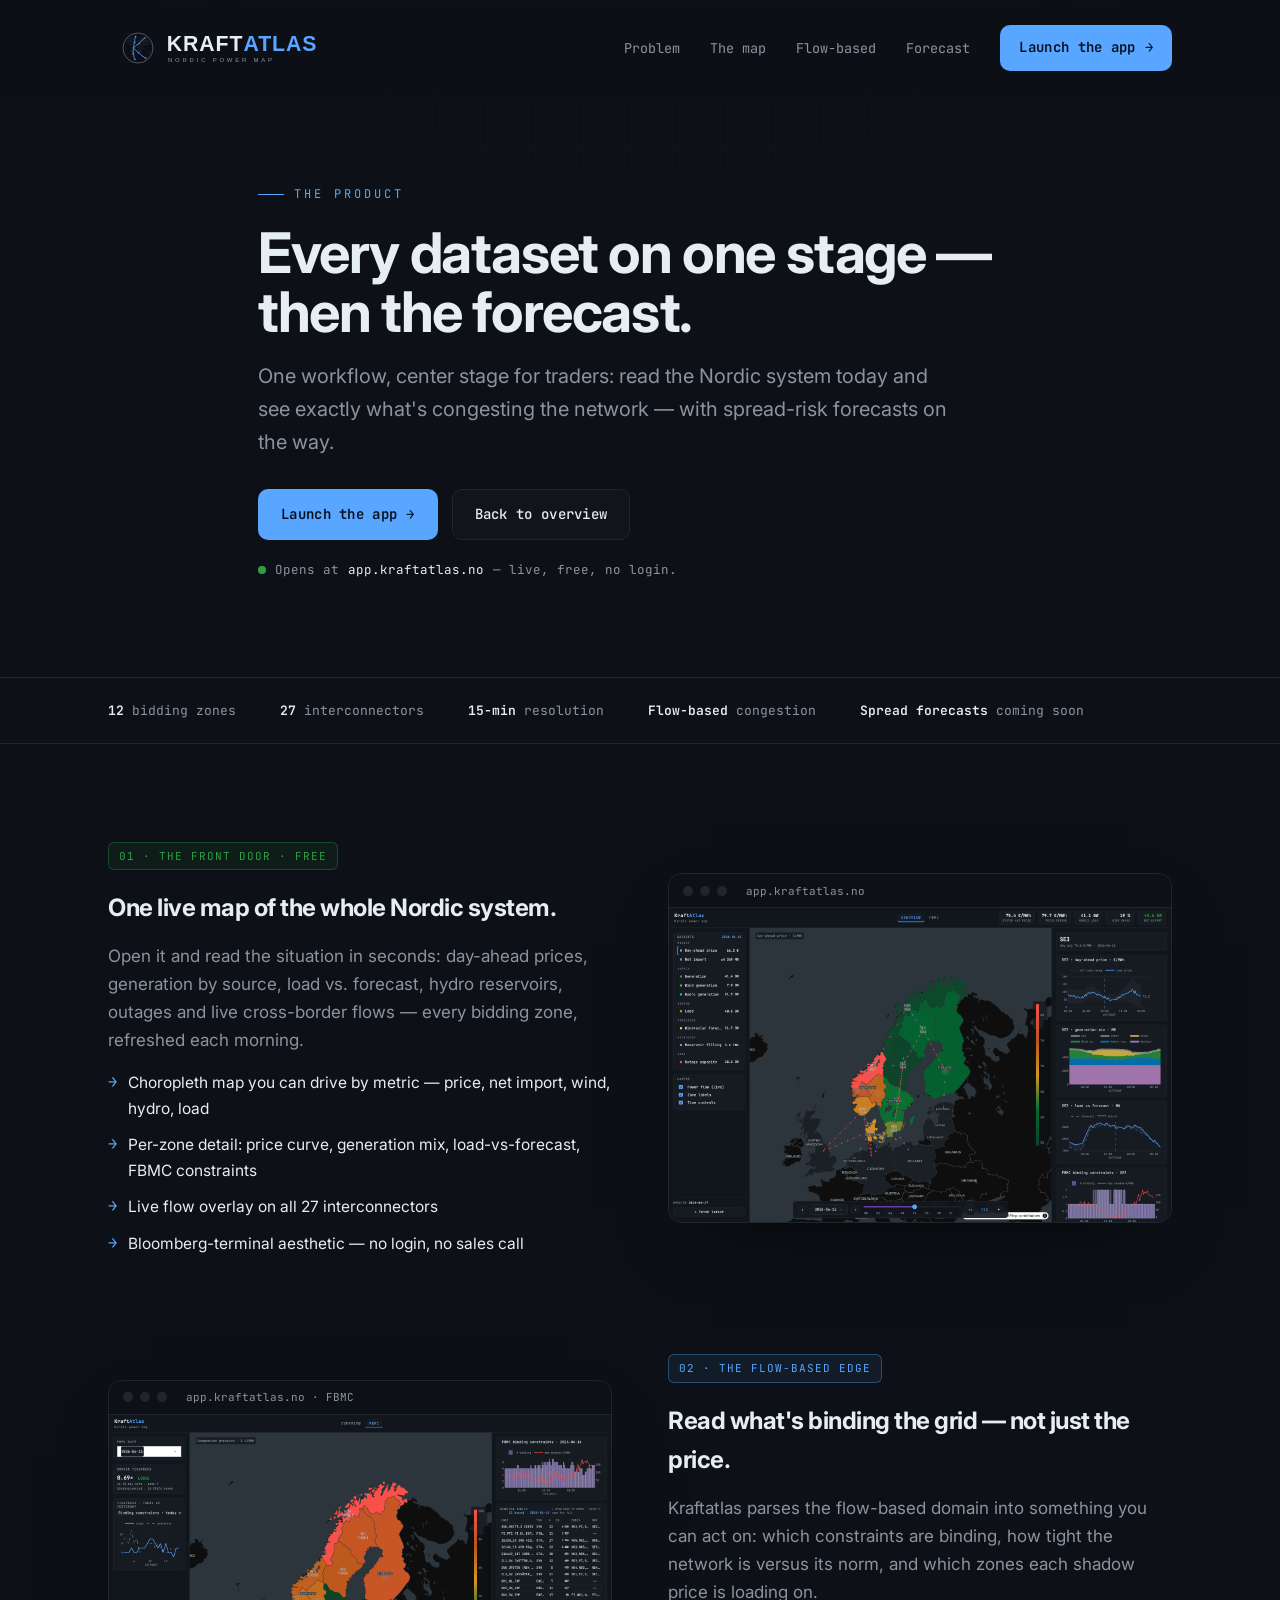
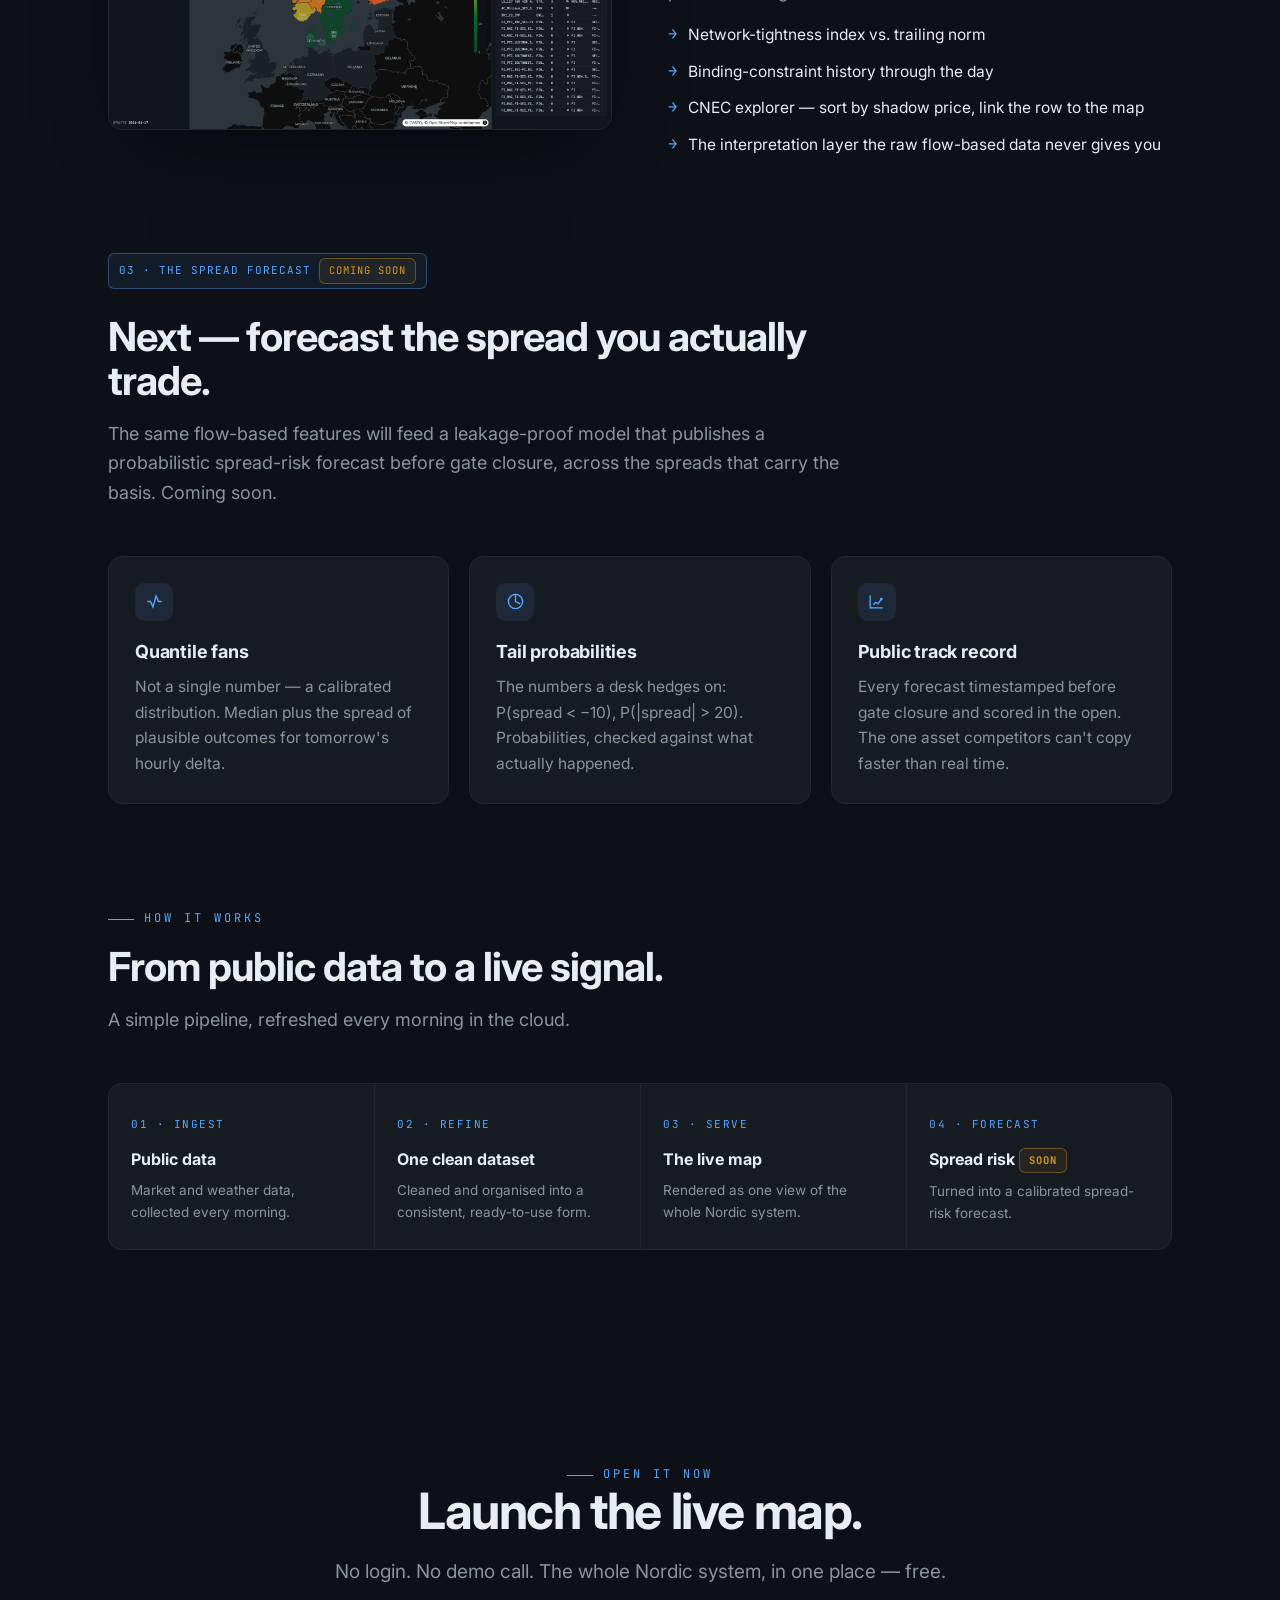
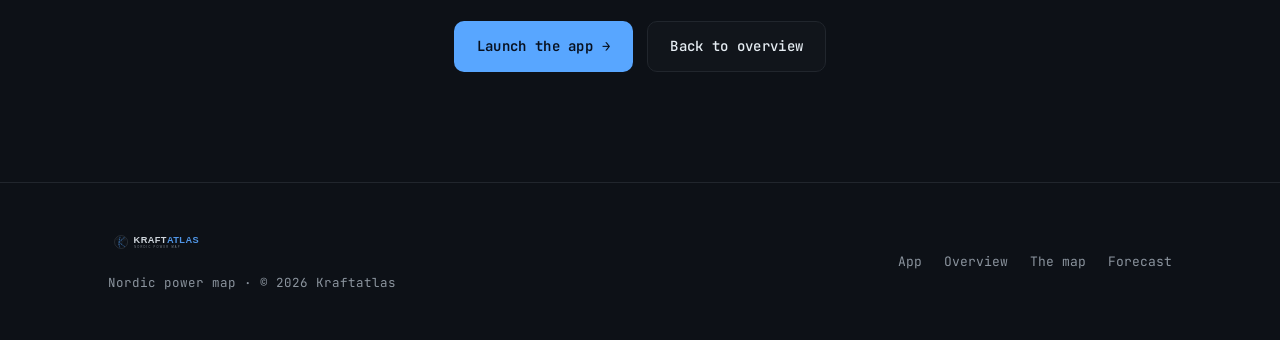
==== product/index.html @ fd42fd72 "Brand + copy polish: 2x logo, smaller hero headline, simpler pipeline - Double the header logo/wordm" ====
<!DOCTYPE html>
<html lang="en">
<head>
  <meta charset="UTF-8" />
  <meta name="viewport" content="width=device-width, initial-scale=1.0" />
  <title>Kraftatlas — The product</title>
  <meta name="description" content="A guided tour of Kraftatlas: the live Nordic map, the flow-based congestion module, and spread-risk forecasts coming soon." />

  <meta property="og:type" content="website" />
  <meta property="og:title" content="Kraftatlas — The product" />
  <meta property="og:description" content="The live Nordic map and flow-based congestion analytics — spread-risk forecasts coming soon." />
  <meta property="og:url" content="https://kraftatlas.no/product/" />
  <meta property="og:image" content="https://kraftatlas.no/assets/img/dashboard-fbmc.png" />
  <meta name="twitter:card" content="summary_large_image" />

  <link rel="icon" href="/assets/brand/icon.svg" />
  <link rel="apple-touch-icon" href="/assets/brand/icon.svg" />
  <link rel="canonical" href="https://kraftatlas.no/product/" />

  <link rel="preconnect" href="https://fonts.googleapis.com" />
  <link rel="preconnect" href="https://fonts.gstatic.com" crossorigin />
  <link href="https://fonts.googleapis.com/css2?family=Inter:wght@400;500;600;700&family=JetBrains+Mono:wght@400;500&display=swap" rel="stylesheet" />
  <link rel="stylesheet" href="/assets/css/style.css" />
</head>
<body>
  <header>
    <div class="wrap nav">
      <a class="logo" href="/" aria-label="Kraftatlas home"><img src="/assets/brand/logo-dark.svg" alt="Kraftatlas" /></a>
      <nav class="nav-links">
        <a class="link" href="/#problem">Problem</a>
        <a class="link" href="#map">The map</a>
        <a class="link" href="#fbmc">Flow-based</a>
        <a class="link" href="#forecast">Forecast</a>
        <a class="btn btn-primary nav-cta" data-app href="https://nordic-dashboard-690238279083.europe-west1.run.app">Launch the app <span class="arrow">→</span></a>
      </nav>
    </div>
  </header>

  <main id="top">
    <!-- ── PRODUCT HERO ─────────────────────────────────────── -->
    <section class="hero">
      <div class="wrap" style="max-width:820px;">
        <span class="kicker reveal">The product</span>
        <h1 class="reveal" style="font-size:clamp(34px,5vw,56px);line-height:1.05;letter-spacing:-1.4px;font-weight:700;margin:20px 0 18px;">Every dataset on one stage — then the forecast.</h1>
        <p class="reveal" style="font-size:clamp(17px,2vw,20px);color:var(--dim);max-width:54ch;margin-bottom:30px;">One workflow, center stage for traders: read the Nordic system today and see exactly what's congesting the network — with spread-risk forecasts on the way.</p>
        <div class="hero-cta reveal">
          <a class="btn btn-primary" data-app href="https://nordic-dashboard-690238279083.europe-west1.run.app">Launch the app <span class="arrow">→</span></a>
          <a class="btn btn-ghost" href="/">Back to overview</a>
        </div>
        <div class="hero-note reveal" style="margin-top:20px;"><span class="pulse-dot"></span> Opens at <span class="mono" style="color:var(--text);">app.kraftatlas.no</span> — live, free, no login.</div>
      </div>
    </section>

    <div class="strip">
      <div class="wrap">
        <span><b>12</b> bidding zones</span>
        <span><b>27</b> interconnectors</span>
        <span><b>15-min</b> resolution</span>
        <span><b>Flow-based</b> congestion</span>
        <span><b>Spread forecasts</b> coming soon</span>
      </div>
    </div>

    <!-- ── 1 · THE LIVE MAP ─────────────────────────────────── -->
    <section class="block" id="map">
      <div class="wrap">
        <div class="showcase">
          <div class="copy reveal">
            <span class="tag free">01 · The front door · free</span>
            <h3>One live map of the whole Nordic system.</h3>
            <p>Open it and read the situation in seconds: day-ahead prices, generation by source, load vs. forecast, hydro reservoirs, outages and live cross-border flows — every bidding zone, refreshed each morning.</p>
            <ul class="feature-list">
              <li>Choropleth map you can drive by metric — price, net import, wind, hydro, load</li>
              <li>Per-zone detail: price curve, generation mix, load-vs-forecast, FBMC constraints</li>
              <li>Live flow overlay on all 27 interconnectors</li>
              <li>Bloomberg-terminal aesthetic — no login, no sales call</li>
            </ul>
          </div>
          <div class="shot reveal">
            <div class="bar"><i></i><i></i><i></i><span class="addr mono">app.kraftatlas.no</span></div>
            <img src="/assets/img/dashboard-overview.png" alt="Kraftatlas dashboard — Nordic map with prices, flows and per-zone detail panels" loading="lazy" />
          </div>
        </div>
      </div>
    </section>

    <!-- ── 2 · FLOW-BASED ───────────────────────────────────── -->
    <section class="block" id="fbmc" style="padding-top:0;">
      <div class="wrap">
        <div class="showcase flip">
          <div class="copy reveal">
            <span class="tag edge">02 · The flow-based edge</span>
            <h3>Read what's binding the grid — not just the price.</h3>
            <p>Kraftatlas parses the flow-based domain into something you can act on: which constraints are binding, how tight the network is versus its norm, and which zones each shadow price is loading on.</p>
            <ul class="feature-list">
              <li>Network-tightness index vs. trailing norm</li>
              <li>Binding-constraint history through the day</li>
              <li>CNEC explorer — sort by shadow price, link the row to the map</li>
              <li>The interpretation layer the raw flow-based data never gives you</li>
            </ul>
          </div>
          <div class="shot reveal">
            <div class="bar"><i></i><i></i><i></i><span class="addr mono">app.kraftatlas.no · FBMC</span></div>
            <img src="/assets/img/dashboard-fbmc.png" alt="Kraftatlas FBMC module — network tightness index, binding-constraint history and CNEC table" loading="lazy" />
          </div>
        </div>
      </div>
    </section>

    <!-- ── 3 · FORECAST ─────────────────────────────────────── -->
    <section class="block" id="forecast" style="padding-top:0;">
      <div class="wrap">
        <div class="section-head reveal" style="max-width:760px;">
          <span class="tag edge">03 · The spread forecast <span class="badge-soon">Coming soon</span></span>
          <h2 style="margin-top:8px;">Next — forecast the spread you actually trade.</h2>
          <p>The same flow-based features will feed a leakage-proof model that publishes a probabilistic spread-risk forecast before gate closure, across the spreads that carry the basis. Coming soon.</p>
        </div>
        <div class="cols">
          <div class="card reveal">
            <div class="ico"><svg viewBox="0 0 24 24"><path d="M3 12h4l3 7 4-14 3 7h4"/></svg></div>
            <h3>Quantile fans</h3>
            <p>Not a single number — a calibrated distribution. Median plus the spread of plausible outcomes for tomorrow's hourly delta.</p>
          </div>
          <div class="card reveal">
            <div class="ico"><svg viewBox="0 0 24 24"><path d="M12 3v9l6 3"/><circle cx="12" cy="12" r="9"/></svg></div>
            <h3>Tail probabilities</h3>
            <p>The numbers a desk hedges on: P(spread &lt; −10), P(|spread| &gt; 20). Probabilities, checked against what actually happened.</p>
          </div>
          <div class="card reveal">
            <div class="ico"><svg viewBox="0 0 24 24"><path d="M4 4v16h16"/><path d="M8 16l3-3 3 2 4-6"/><circle cx="18" cy="9" r="1"/></svg></div>
            <h3>Public track record</h3>
            <p>Every forecast timestamped before gate closure and scored in the open. The one asset competitors can't copy faster than real time.</p>
          </div>
        </div>
      </div>
    </section>

    <!-- ── HOW IT WORKS ─────────────────────────────────────── -->
    <section class="block" id="how" style="padding-top:0;">
      <div class="wrap">
        <div class="section-head reveal">
          <span class="kicker">How it works</span>
          <h2>From public data to a live signal.</h2>
          <p>A simple pipeline, refreshed every morning in the cloud.</p>
        </div>
        <div class="pipe reveal">
          <div class="stage"><span class="step mono">01 · INGEST</span><h4>Public data</h4><p>Market and weather data, collected every morning.</p></div>
          <div class="stage"><span class="step mono">02 · REFINE</span><h4>One clean dataset</h4><p>Cleaned and organised into a consistent, ready-to-use form.</p></div>
          <div class="stage"><span class="step mono">03 · SERVE</span><h4>The live map</h4><p>Rendered as one view of the whole Nordic system.</p></div>
          <div class="stage"><span class="step mono">04 · FORECAST</span><h4>Spread risk <span class="badge-soon">Soon</span></h4><p>Turned into a calibrated spread-risk forecast.</p></div>
        </div>
      </div>
    </section>

    <!-- ── LAUNCH CTA ───────────────────────────────────────── -->
    <section class="cta-band">
      <div class="wrap">
        <span class="kicker reveal" style="justify-content:center;">Open it now</span>
        <h2 class="reveal">Launch the live map.</h2>
        <p class="reveal">No login. No demo call. The whole Nordic system, in one place — free.</p>
        <div class="hero-cta reveal">
          <a class="btn btn-primary" data-app href="https://nordic-dashboard-690238279083.europe-west1.run.app">Launch the app <span class="arrow">→</span></a>
          <a class="btn btn-ghost" href="/">Back to overview</a>
        </div>
      </div>
    </section>
  </main>

  <footer>
    <div class="wrap foot">
      <div>
        <img src="/assets/brand/logo-dark.svg" alt="Kraftatlas" />
        <div class="meta" style="margin-top:10px;">Nordic power map · © <span id="year">2026</span> Kraftatlas</div>
      </div>
      <nav class="foot-links">
        <a class="link" data-app href="https://nordic-dashboard-690238279083.europe-west1.run.app">App</a>
        <a class="link" href="/">Overview</a>
        <a class="link" href="#map">The map</a>
        <a class="link" href="#forecast">Forecast</a>
      </nav>
    </div>
  </footer>

  <script src="/assets/js/main.js" defer></script>
</body>
</html>
---- assets/css/style.css ----
/* Kraftatlas — landing page
   Palette + type mirror the live dashboard (mapboard/theme.py). */

:root {
  --bg:        #0d1117;
  --bg-soft:   #11161d;
  --card:      #161b22;
  --border:    #21262d;
  --text:      #e6edf3;
  --dim:       #8b949e;
  --accent:    #58a6ff;
  --green:     #2ea043;
  --red:       #f85149;
  --yellow:    #d29922;
  --purple:    #a371f7;

  --mono: "JetBrains Mono", "SF Mono", Menlo, monospace;
  --sans: "Inter", "Helvetica Neue", Arial, sans-serif;

  --maxw: 1120px;
  --r: 14px;
}

* { box-sizing: border-box; margin: 0; padding: 0; }

html { scroll-behavior: smooth; }

body {
  background: var(--bg);
  color: var(--text);
  font-family: var(--sans);
  font-size: 17px;
  line-height: 1.65;
  -webkit-font-smoothing: antialiased;
  text-rendering: optimizeLegibility;
  overflow-x: hidden;
}

/* faint engineering grid behind everything */
body::before {
  content: "";
  position: fixed;
  inset: 0;
  background-image:
    linear-gradient(var(--border) 1px, transparent 1px),
    linear-gradient(90deg, var(--border) 1px, transparent 1px);
  background-size: 48px 48px;
  opacity: 0.18;
  mask-image: radial-gradient(ellipse 80% 60% at 50% 0%, #000 25%, transparent 75%);
  pointer-events: none;
  z-index: 0;
}

a { color: inherit; text-decoration: none; }

.wrap { width: 100%; max-width: var(--maxw); margin: 0 auto; padding: 0 28px; position: relative; z-index: 1; }

.mono { font-family: var(--mono); }
.accent { color: var(--accent); }
.dim { color: var(--dim); }

/* ── Kicker / eyebrow ─────────────────────────────────────── */
.kicker {
  font-family: var(--mono);
  font-size: 12px;
  letter-spacing: 3px;
  text-transform: uppercase;
  color: var(--accent);
  display: inline-flex;
  align-items: center;
  gap: 10px;
}
.kicker::before {
  content: "";
  width: 26px; height: 1px;
  background: var(--accent);
  display: inline-block;
}

/* ── Buttons ──────────────────────────────────────────────── */
.btn {
  display: inline-flex;
  align-items: center;
  gap: 9px;
  font-family: var(--mono);
  font-size: 14px;
  font-weight: 500;
  letter-spacing: 0.3px;
  padding: 13px 22px;
  border-radius: 10px;
  border: 1px solid transparent;
  transition: transform .15s ease, background .2s ease, border-color .2s ease, box-shadow .2s ease;
  cursor: pointer;
  white-space: nowrap;
}
.btn .arrow { transition: transform .2s ease; }
.btn:hover .arrow { transform: translateX(3px); }
.btn-primary {
  background: var(--accent);
  color: #07101f;
  font-weight: 600;
  box-shadow: 0 0 0 0 rgba(88,166,255,.45);
}
.btn-primary:hover { transform: translateY(-1px); box-shadow: 0 8px 30px -8px rgba(88,166,255,.6); }
.btn-ghost {
  background: rgba(255,255,255,.02);
  border-color: var(--border);
  color: var(--text);
}
.btn-ghost:hover { border-color: var(--accent); color: var(--accent); transform: translateY(-1px); }

/* ── Header / nav ─────────────────────────────────────────── */
header {
  position: sticky;
  top: 0;
  z-index: 50;
  backdrop-filter: blur(10px);
  background: rgba(13,17,23,.72);
  border-bottom: 1px solid transparent;
  transition: border-color .3s ease, background .3s ease;
}
header.scrolled { border-bottom-color: var(--border); }
.nav { display: flex; align-items: center; justify-content: space-between; height: 96px; }
.nav .logo img { height: 60px; display: block; }
.nav-links { display: flex; align-items: center; gap: 30px; }
.nav-links a.link {
  font-family: var(--mono);
  font-size: 13.5px;
  color: var(--dim);
  transition: color .2s ease;
}
.nav-links a.link:hover { color: var(--text); }
.nav-cta { padding: 10px 18px; }
@media (max-width: 760px) { .nav-links a.link { display: none; } }

/* ── Hero ─────────────────────────────────────────────────── */
.hero { position: relative; padding: 78px 0 40px; }
.hero-grid {
  display: grid;
  grid-template-columns: 1.05fr 0.95fr;
  gap: 40px;
  align-items: center;
}
.hero h1 {
  font-size: clamp(32px, 4.4vw, 50px);
  line-height: 1.08;
  letter-spacing: -1.3px;
  font-weight: 700;
  margin: 22px 0 20px;
}
.hero h1 .soft { color: var(--dim); }
.hero p.lead {
  font-size: clamp(17px, 2vw, 20px);
  color: var(--dim);
  max-width: 33ch;
  margin-bottom: 32px;
}
.hero-cta { display: flex; gap: 14px; flex-wrap: wrap; }
.hero-note {
  margin-top: 22px;
  font-family: var(--mono);
  font-size: 12.5px;
  color: var(--dim);
  display: flex;
  align-items: center;
  gap: 9px;
}
.pulse-dot {
  width: 8px; height: 8px; border-radius: 50%;
  background: var(--green);
  box-shadow: 0 0 0 0 rgba(46,160,67,.7);
  animation: pulse 2.2s infinite;
}
@keyframes pulse {
  0%   { box-shadow: 0 0 0 0 rgba(46,160,67,.55); }
  70%  { box-shadow: 0 0 0 7px rgba(46,160,67,0); }
  100% { box-shadow: 0 0 0 0 rgba(46,160,67,0); }
}

/* animated grid canvas frame */
.grid-stage {
  position: relative;
  aspect-ratio: 1 / 1;
  border: 1px solid var(--border);
  border-radius: var(--r);
  background:
    radial-gradient(120% 120% at 70% 10%, rgba(88,166,255,.10), transparent 55%),
    var(--bg-soft);
  overflow: hidden;
}
.grid-stage .flow-video {
  position: absolute; inset: 0; width: 100%; height: 100%;
  object-fit: cover; display: block;
}
/* subtle vignette so the corner labels and brand stay legible over the map */
.grid-stage::after {
  content: ""; position: absolute; inset: 0; pointer-events: none;
  background:
    linear-gradient(180deg, rgba(13,17,23,.45) 0%, transparent 22%, transparent 80%, rgba(13,17,23,.55) 100%),
    radial-gradient(120% 120% at 50% 50%, transparent 60%, rgba(13,17,23,.35) 100%);
}
.grid-stage .corner {
  z-index: 2;
  position: absolute;
  font-family: var(--mono);
  font-size: 10.5px;
  letter-spacing: 1.5px;
  color: var(--dim);
  text-transform: uppercase;
}
.grid-stage .corner.tl { top: 14px; left: 16px; }
.grid-stage .corner.br { bottom: 14px; right: 16px; color: var(--accent); }

@media (max-width: 880px) {
  .hero-grid { grid-template-columns: 1fr; }
  .grid-stage { max-width: 460px; margin: 8px auto 0; }
}

/* ── Trust strip ──────────────────────────────────────────── */
.strip {
  border-top: 1px solid var(--border);
  border-bottom: 1px solid var(--border);
  margin-top: 56px;
}
.strip .wrap {
  display: flex;
  flex-wrap: wrap;
  gap: 14px 44px;
  padding-top: 22px;
  padding-bottom: 22px;
  font-family: var(--mono);
  font-size: 13px;
  color: var(--dim);
}
.strip b { color: var(--text); font-weight: 600; }

/* ── Section scaffolding ──────────────────────────────────── */
section.block { padding: 96px 0; }
.section-head { max-width: 720px; margin-bottom: 48px; }
.section-head h2 {
  font-size: clamp(28px, 3.6vw, 40px);
  letter-spacing: -1px;
  line-height: 1.1;
  margin: 16px 0 16px;
  font-weight: 700;
}
.section-head p { color: var(--dim); font-size: 18px; }

/* ── Pain → solution cards ────────────────────────────────── */
.cols { display: grid; grid-template-columns: repeat(3, 1fr); gap: 20px; }
@media (max-width: 880px) { .cols { grid-template-columns: 1fr; } }
.card {
  background: var(--card);
  border: 1px solid var(--border);
  border-radius: var(--r);
  padding: 26px;
  transition: border-color .25s ease, transform .25s ease;
}
.card:hover { border-color: #2d3540; transform: translateY(-3px); }
.card .ico {
  width: 38px; height: 38px;
  display: grid; place-items: center;
  border-radius: 9px;
  background: rgba(88,166,255,.10);
  border: 1px solid var(--border);
  margin-bottom: 16px;
}
.card .ico svg { width: 19px; height: 19px; stroke: var(--accent); fill: none; stroke-width: 1.7; }
.card h3 { font-size: 18px; margin-bottom: 8px; letter-spacing: -0.2px; }
.card p { color: var(--dim); font-size: 15.5px; }

/* ── Showcase (screenshots) ───────────────────────────────── */
.showcase { display: grid; grid-template-columns: 1fr 1fr; gap: 28px 56px; align-items: center; }
.showcase.flip .copy { order: 2; }
@media (max-width: 920px) { .showcase, .showcase.flip { grid-template-columns: 1fr; }
  .showcase.flip .copy { order: 0; } }
.showcase + .showcase { margin-top: 88px; }
.shot {
  border: 1px solid var(--border);
  border-radius: var(--r);
  overflow: hidden;
  background: var(--bg-soft);
  box-shadow: 0 30px 80px -40px rgba(0,0,0,.9);
  transition: transform .3s ease;
}
.shot:hover { transform: translateY(-4px); }
.shot .bar {
  height: 34px; display: flex; align-items: center; gap: 7px;
  padding: 0 14px; border-bottom: 1px solid var(--border); background: var(--bg);
}
.shot .bar i { width: 10px; height: 10px; border-radius: 50%; background: var(--border); display: inline-block; }
.shot .bar .addr {
  margin-left: 12px; font-family: var(--mono); font-size: 11px; color: var(--dim);
}
.shot img { width: 100%; display: block; }
.copy h3 { font-size: 24px; letter-spacing: -0.5px; margin-bottom: 14px; }
.copy p { color: var(--dim); margin-bottom: 16px; }
.feature-list { list-style: none; display: grid; gap: 11px; }
.feature-list li { display: flex; gap: 11px; font-size: 15.5px; color: var(--text); align-items: flex-start; }
.feature-list li::before {
  content: "→"; color: var(--accent); font-family: var(--mono); flex: none; line-height: 1.5;
}
.tag {
  display: inline-block; font-family: var(--mono); font-size: 11px; letter-spacing: 1px;
  text-transform: uppercase; padding: 4px 10px; border-radius: 6px; border: 1px solid var(--border);
  color: var(--dim); margin-bottom: 18px;
}
.tag.free { color: var(--green); border-color: rgba(46,160,67,.35); background: rgba(46,160,67,.08); }
.tag.edge { color: var(--accent); border-color: rgba(88,166,255,.35); background: rgba(88,166,255,.08); }

/* "coming soon" pill */
.badge-soon {
  display: inline-block; font-family: var(--mono); font-size: 10.5px; letter-spacing: 1px;
  text-transform: uppercase; padding: 3px 9px; border-radius: 6px; vertical-align: middle;
  color: var(--yellow); border: 1px solid rgba(210,153,34,.4); background: rgba(210,153,34,.08);
}

/* ── Pipeline ─────────────────────────────────────────────── */
.pipe { display: grid; grid-template-columns: repeat(4, 1fr); gap: 0; margin-top: 10px; }
@media (max-width: 880px) { .pipe { grid-template-columns: 1fr 1fr; } }
.pipe .stage { position: relative; padding: 24px 22px; border: 1px solid var(--border); background: var(--card); }
.pipe .stage:not(:last-child) { border-right: none; }
@media (max-width: 880px) { .pipe .stage:nth-child(2n) { border-left: none; } .pipe .stage { border-right: 1px solid var(--border); } }
.pipe .stage:first-child { border-radius: var(--r) 0 0 var(--r); }
.pipe .stage:last-child  { border-radius: 0 var(--r) var(--r) 0; }
.pipe .step { font-family: var(--mono); font-size: 11px; color: var(--accent); letter-spacing: 1.5px; }
.pipe .stage h4 { font-size: 16px; margin: 10px 0 7px; }
.pipe .stage p { font-size: 13.5px; color: var(--dim); }
@media (max-width: 880px) {
  .pipe .stage:first-child { border-radius: var(--r) var(--r) 0 0; }
  .pipe .stage:last-child  { border-radius: 0 0 var(--r) var(--r); }
}

/* ── Roadmap ──────────────────────────────────────────────── */
.timeline { display: grid; grid-template-columns: repeat(3, 1fr); gap: 20px; }
@media (max-width: 880px) { .timeline { grid-template-columns: 1fr; } }
.phase {
  border: 1px solid var(--border); border-radius: var(--r); padding: 26px; background: var(--card);
  position: relative; overflow: hidden;
}
.phase::before { content: ""; position: absolute; top: 0; left: 0; width: 100%; height: 2px; background: var(--accent); opacity: .35; }
.phase .when { font-family: var(--mono); font-size: 12px; color: var(--accent); letter-spacing: 1px; }
.phase h3 { font-size: 19px; margin: 12px 0 12px; }
.phase ul { list-style: none; display: grid; gap: 9px; }
.phase li { font-size: 14.5px; color: var(--dim); display: flex; gap: 9px; }
.phase li::before { content: "—"; color: var(--border); }
.phase.now::before { opacity: 1; }
.phase.now { box-shadow: inset 0 0 0 1px rgba(88,166,255,.25); }

/* ── CTA band ─────────────────────────────────────────────── */
.cta-band { text-align: center; padding: 110px 0; position: relative; }
.cta-band h2 { font-size: clamp(30px, 4.5vw, 50px); letter-spacing: -1.4px; line-height: 1.06; margin-bottom: 18px; }
.cta-band p { color: var(--dim); font-size: 19px; max-width: 52ch; margin: 0 auto 34px; }
.cta-band .hero-cta { justify-content: center; }

/* ── Footer ───────────────────────────────────────────────── */
footer { border-top: 1px solid var(--border); padding: 46px 0; }
.foot { display: flex; justify-content: space-between; align-items: center; gap: 20px; flex-wrap: wrap; }
.foot img { height: 26px; opacity: .9; }
.foot .meta { font-family: var(--mono); font-size: 12.5px; color: var(--dim); }
.foot a.link { color: var(--dim); }
.foot a.link:hover { color: var(--accent); }
.foot-links { display: flex; gap: 22px; font-family: var(--mono); font-size: 13px; }

/* ── Scroll reveal ────────────────────────────────────────── */
.reveal { opacity: 0; transform: translateY(20px); transition: opacity .7s ease, transform .7s ease; }
.reveal.in { opacity: 1; transform: none; }
@media (prefers-reduced-motion: reduce) {
  .reveal { opacity: 1; transform: none; transition: none; }
  html { scroll-behavior: auto; }
}
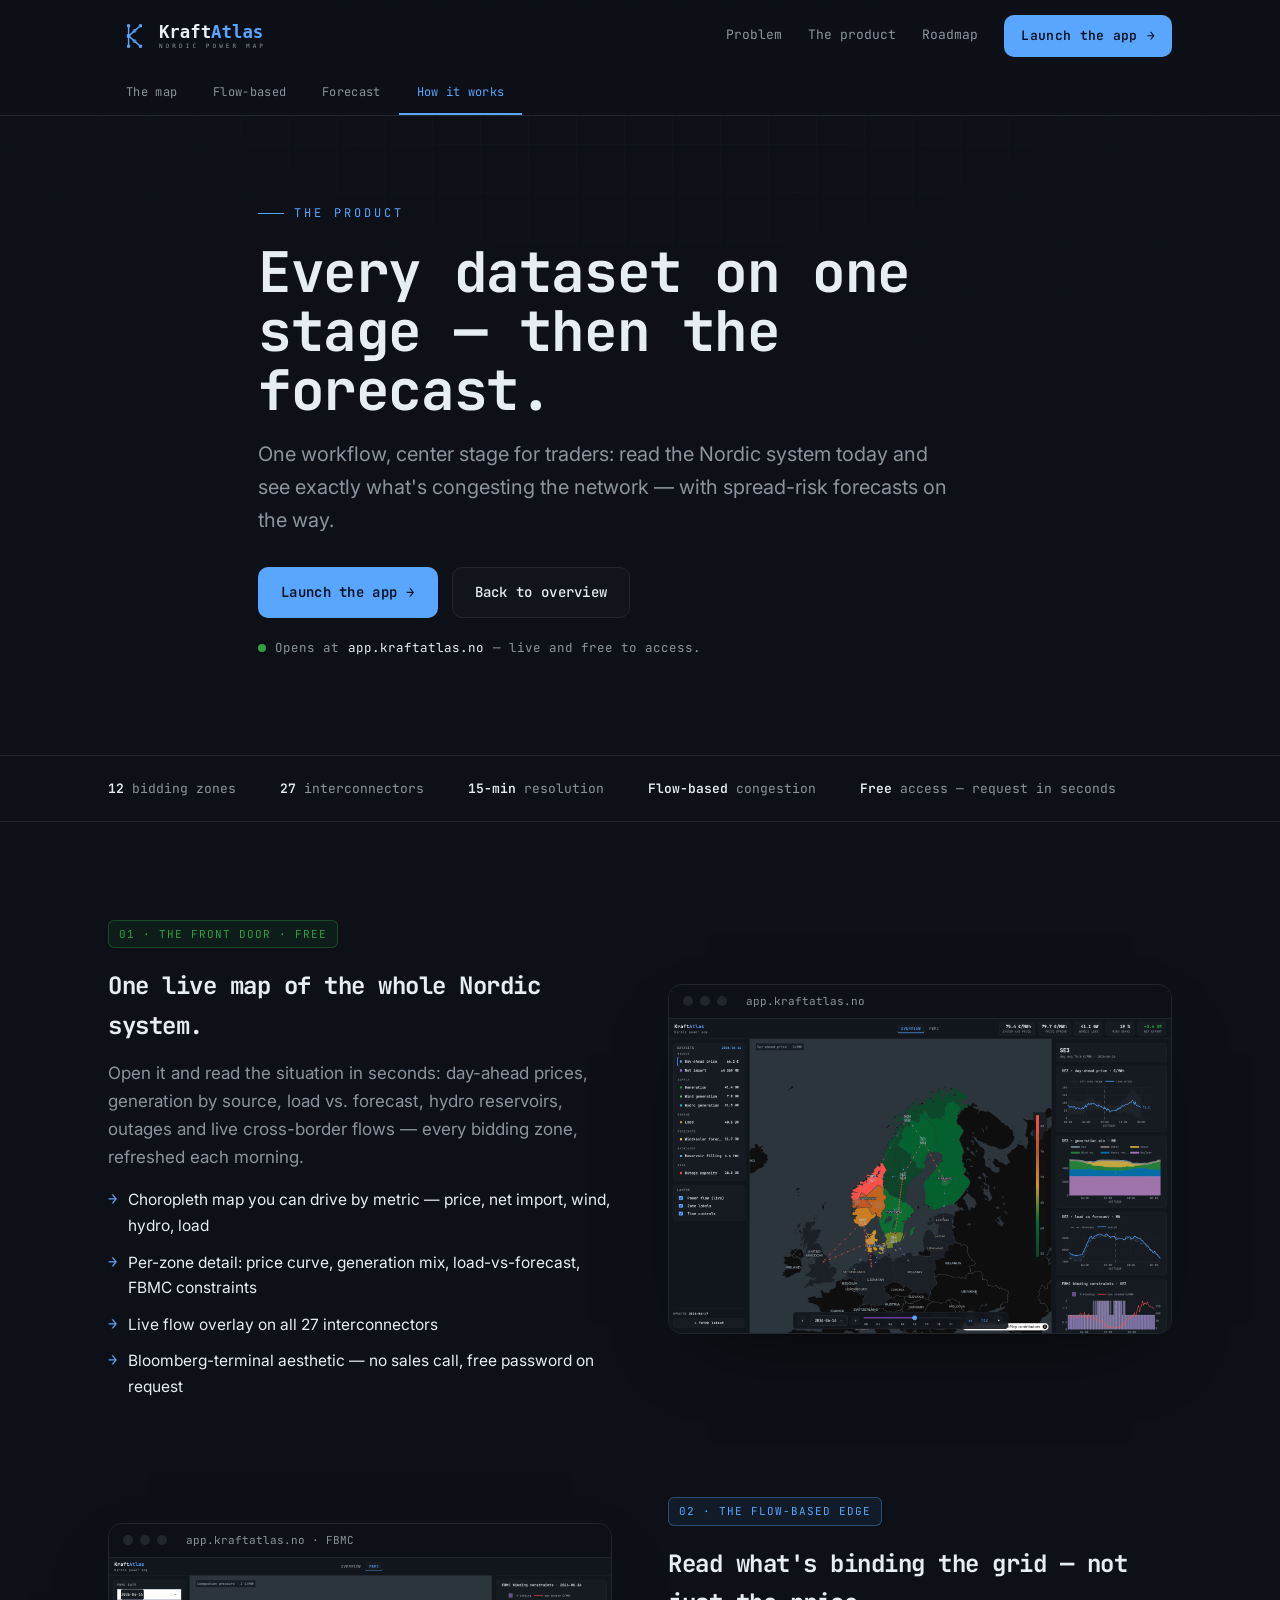
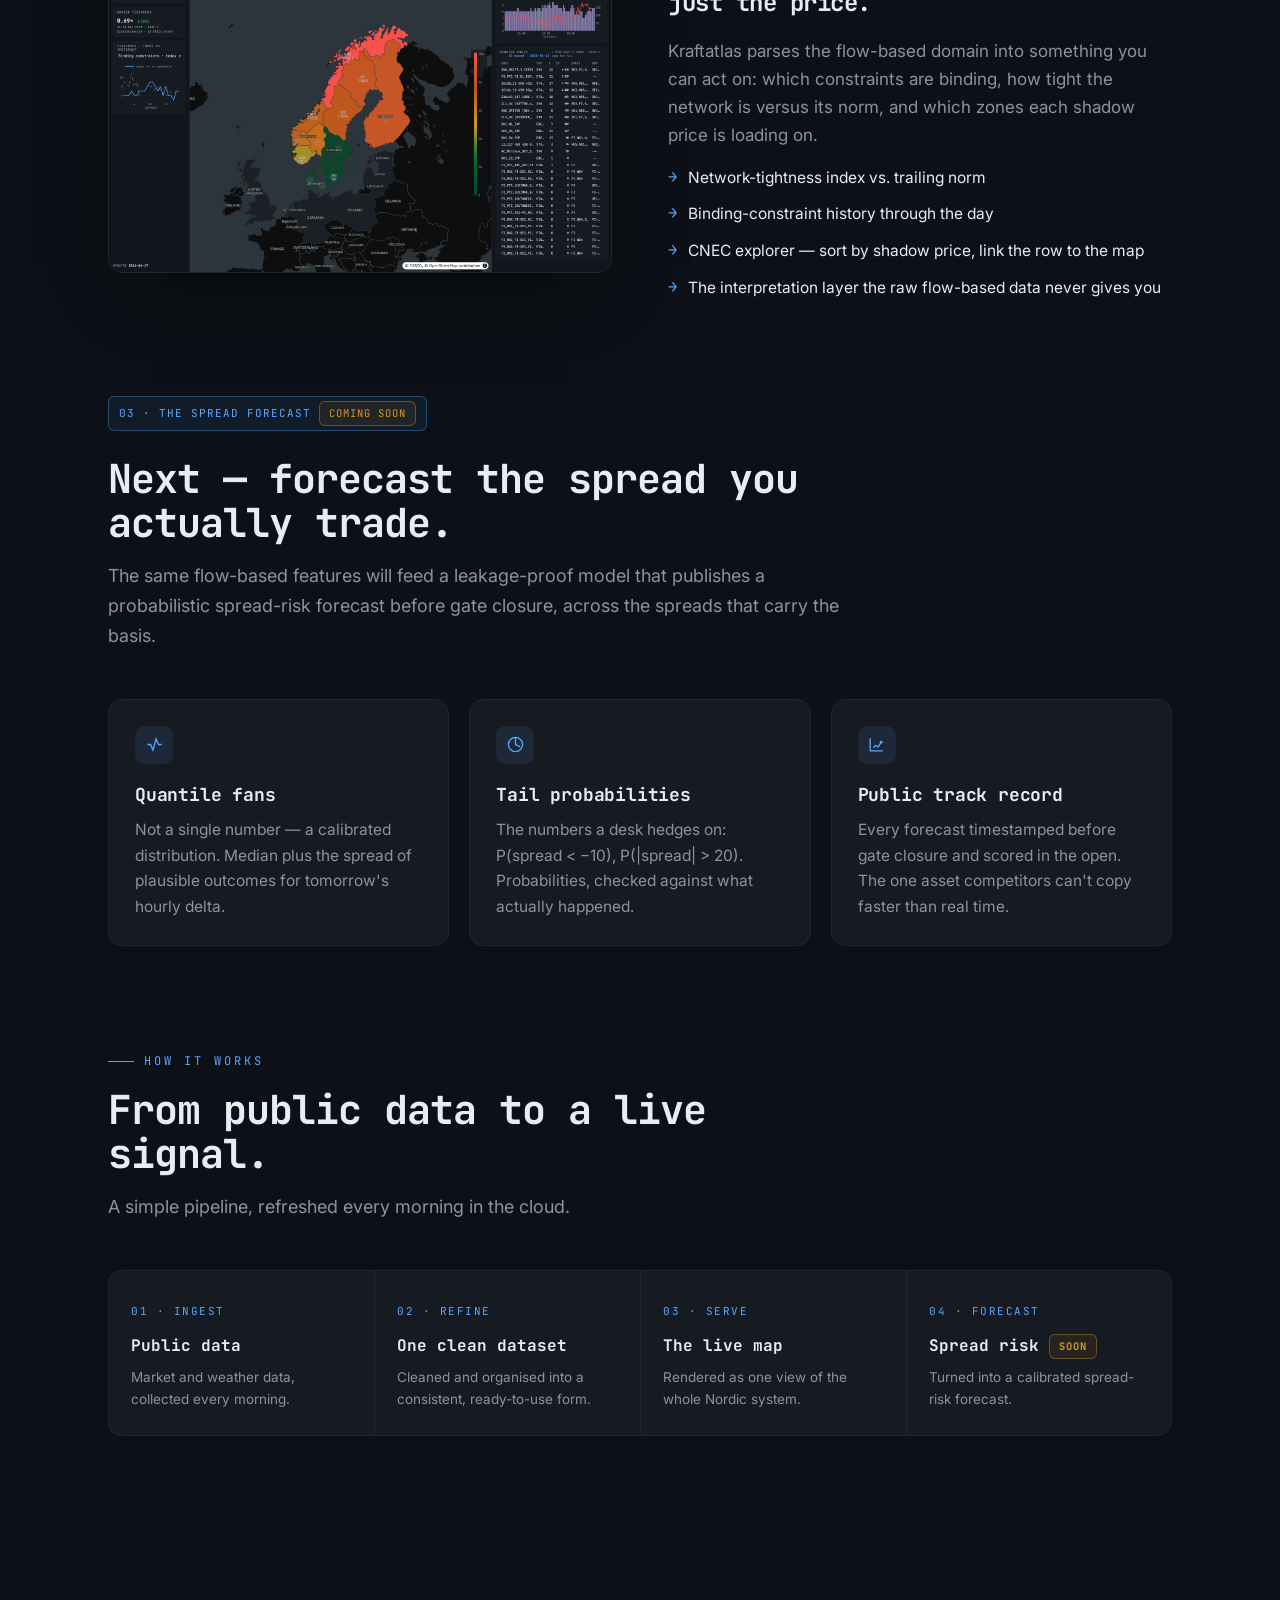
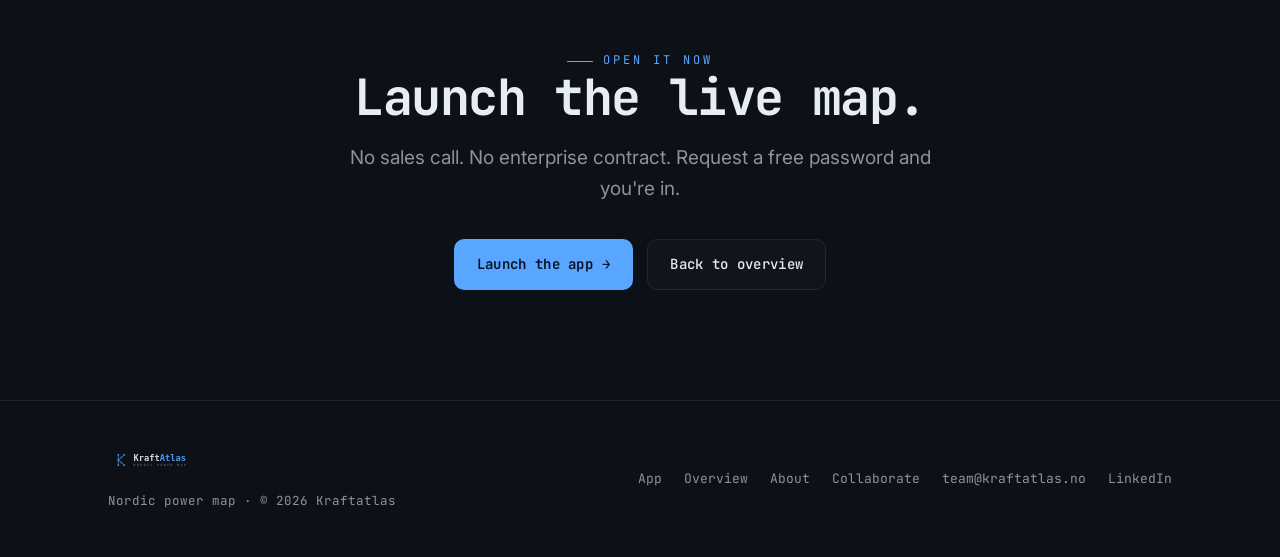
==== commit 775089cf: "brand, nav, content: circuit-K icon, unified nav, new sections Brand - Replace globe mark with circu" ====
--- a/product/index.html
+++ b/product/index.html
@@ -13,13 +13,13 @@
   <meta property="og:image" content="https://kraftatlas.no/assets/img/dashboard-fbmc.png" />
   <meta name="twitter:card" content="summary_large_image" />
 
-  <link rel="icon" href="/assets/brand/icon.svg" />
-  <link rel="apple-touch-icon" href="/assets/brand/icon.svg" />
+  <link rel="icon" type="image/svg+xml" href="/assets/brand/favicon.svg" />
+  <link rel="apple-touch-icon" href="/assets/brand/favicon.svg" />
   <link rel="canonical" href="https://kraftatlas.no/product/" />
 
   <link rel="preconnect" href="https://fonts.googleapis.com" />
   <link rel="preconnect" href="https://fonts.gstatic.com" crossorigin />
-  <link href="https://fonts.googleapis.com/css2?family=Inter:wght@400;500;600;700&family=JetBrains+Mono:wght@400;500&display=swap" rel="stylesheet" />
+  <link href="https://fonts.googleapis.com/css2?family=Inter:wght@400;500;600;700&family=JetBrains+Mono:wght@400;500;600;700&display=swap" rel="stylesheet" />
   <link rel="stylesheet" href="/assets/css/style.css" />
 </head>
 <body>
@@ -28,13 +28,26 @@
       <a class="logo" href="/" aria-label="Kraftatlas home"><img src="/assets/brand/logo-dark.svg" alt="Kraftatlas" /></a>
       <nav class="nav-links">
         <a class="link" href="/#problem">Problem</a>
-        <a class="link" href="#map">The map</a>
-        <a class="link" href="#fbmc">Flow-based</a>
-        <a class="link" href="#forecast">Forecast</a>
-        <a class="btn btn-primary nav-cta" data-app href="https://nordic-dashboard-690238279083.europe-west1.run.app">Launch the app <span class="arrow">→</span></a>
+        <a class="link" href="/product/">The product</a>
+        <a class="link" href="/#roadmap">Roadmap</a>
+        <a class="btn btn-primary nav-cta" data-app href="https://app.kraftatlas.no">Launch the app <span class="arrow">→</span></a>
       </nav>
+      <button class="nav-hamburger" aria-label="Open menu" aria-expanded="false">
+        <svg width="16" height="16" viewBox="0 0 16 16" fill="none"><path d="M2 3.5h12M2 8h12M2 12.5h12" stroke="currentColor" stroke-width="1.5" stroke-linecap="round"/></svg>
+        Menu
+      </button>
     </div>
   </header>
+
+  <!-- Section tabs — sticky below the main header -->
+  <nav class="subnav" aria-label="Product sections">
+    <div class="wrap">
+      <a href="#map">The map</a>
+      <a href="#fbmc">Flow-based</a>
+      <a href="#forecast">Forecast</a>
+      <a href="#how">How it works</a>
+    </div>
+  </nav>
 
   <main id="top">
     <!-- ── PRODUCT HERO ─────────────────────────────────────── -->
@@ -44,10 +57,10 @@
         <h1 class="reveal" style="font-size:clamp(34px,5vw,56px);line-height:1.05;letter-spacing:-1.4px;font-weight:700;margin:20px 0 18px;">Every dataset on one stage — then the forecast.</h1>
         <p class="reveal" style="font-size:clamp(17px,2vw,20px);color:var(--dim);max-width:54ch;margin-bottom:30px;">One workflow, center stage for traders: read the Nordic system today and see exactly what's congesting the network — with spread-risk forecasts on the way.</p>
         <div class="hero-cta reveal">
-          <a class="btn btn-primary" data-app href="https://nordic-dashboard-690238279083.europe-west1.run.app">Launch the app <span class="arrow">→</span></a>
+          <a class="btn btn-primary" data-app href="https://app.kraftatlas.no">Launch the app <span class="arrow">→</span></a>
           <a class="btn btn-ghost" href="/">Back to overview</a>
         </div>
-        <div class="hero-note reveal" style="margin-top:20px;"><span class="pulse-dot"></span> Opens at <span class="mono" style="color:var(--text);">app.kraftatlas.no</span> — live, free, no login.</div>
+        <div class="hero-note reveal" style="margin-top:20px;"><span class="pulse-dot"></span> Opens at <span class="mono" style="color:var(--text);">app.kraftatlas.no</span> — live and free to access.</div>
       </div>
     </section>
 
@@ -57,7 +70,7 @@
         <span><b>27</b> interconnectors</span>
         <span><b>15-min</b> resolution</span>
         <span><b>Flow-based</b> congestion</span>
-        <span><b>Spread forecasts</b> coming soon</span>
+        <span><b>Free</b> access — request in seconds</span>
       </div>
     </div>
 
@@ -73,7 +86,7 @@
               <li>Choropleth map you can drive by metric — price, net import, wind, hydro, load</li>
               <li>Per-zone detail: price curve, generation mix, load-vs-forecast, FBMC constraints</li>
               <li>Live flow overlay on all 27 interconnectors</li>
-              <li>Bloomberg-terminal aesthetic — no login, no sales call</li>
+              <li>Bloomberg-terminal aesthetic — no sales call, free password on request</li>
             </ul>
           </div>
           <div class="shot reveal">
@@ -113,7 +126,7 @@
         <div class="section-head reveal" style="max-width:760px;">
           <span class="tag edge">03 · The spread forecast <span class="badge-soon">Coming soon</span></span>
           <h2 style="margin-top:8px;">Next — forecast the spread you actually trade.</h2>
-          <p>The same flow-based features will feed a leakage-proof model that publishes a probabilistic spread-risk forecast before gate closure, across the spreads that carry the basis. Coming soon.</p>
+          <p>The same flow-based features will feed a leakage-proof model that publishes a probabilistic spread-risk forecast before gate closure, across the spreads that carry the basis.</p>
         </div>
         <div class="cols">
           <div class="card reveal">
@@ -157,9 +170,9 @@
       <div class="wrap">
         <span class="kicker reveal" style="justify-content:center;">Open it now</span>
         <h2 class="reveal">Launch the live map.</h2>
-        <p class="reveal">No login. No demo call. The whole Nordic system, in one place — free.</p>
+        <p class="reveal">No sales call. No enterprise contract. Request a free password and you're in.</p>
         <div class="hero-cta reveal">
-          <a class="btn btn-primary" data-app href="https://nordic-dashboard-690238279083.europe-west1.run.app">Launch the app <span class="arrow">→</span></a>
+          <a class="btn btn-primary" data-app href="https://app.kraftatlas.no">Launch the app <span class="arrow">→</span></a>
           <a class="btn btn-ghost" href="/">Back to overview</a>
         </div>
       </div>
@@ -173,10 +186,12 @@
         <div class="meta" style="margin-top:10px;">Nordic power map · © <span id="year">2026</span> Kraftatlas</div>
       </div>
       <nav class="foot-links">
-        <a class="link" data-app href="https://nordic-dashboard-690238279083.europe-west1.run.app">App</a>
+        <a class="link" data-app href="https://app.kraftatlas.no">App</a>
         <a class="link" href="/">Overview</a>
-        <a class="link" href="#map">The map</a>
-        <a class="link" href="#forecast">Forecast</a>
+        <a class="link" href="/#about">About</a>
+        <a class="link" href="/#collaborate">Collaborate</a>
+        <a class="link" href="mailto:team@kraftatlas.no">team@kraftatlas.no</a>
+        <a class="link" href="https://www.linkedin.com/company/kraft-atlas" target="_blank" rel="noopener">LinkedIn</a>
       </nav>
     </div>
   </footer>
--- a/assets/css/style.css
+++ b/assets/css/style.css
@@ -51,6 +51,9 @@
   z-index: 0;
 }
 
+/* Headings mirror the live dashboard's monospace brand voice */
+h1, h2, h3, h4 { font-family: var(--mono); font-weight: 700; }
+
 a { color: inherit; text-decoration: none; }
 
 .wrap { width: 100%; max-width: var(--maxw); margin: 0 auto; padding: 0 28px; position: relative; z-index: 1; }
@@ -114,24 +117,111 @@
   position: sticky;
   top: 0;
   z-index: 50;
-  backdrop-filter: blur(10px);
-  background: rgba(13,17,23,.72);
+  -webkit-backdrop-filter: blur(8px);
+  backdrop-filter: blur(8px);
+  background: rgba(13,17,23,.96);
   border-bottom: 1px solid transparent;
-  transition: border-color .3s ease, background .3s ease;
+  transition: border-color .3s ease;
 }
 header.scrolled { border-bottom-color: var(--border); }
-.nav { display: flex; align-items: center; justify-content: space-between; height: 96px; }
-.nav .logo img { height: 60px; display: block; }
-.nav-links { display: flex; align-items: center; gap: 30px; }
+.nav { display: flex; align-items: center; justify-content: space-between; height: 72px; gap: 18px; }
+.nav .logo img { height: 52px; display: block; }
+.nav-links { display: flex; align-items: center; gap: 26px; }
 .nav-links a.link {
   font-family: var(--mono);
-  font-size: 13.5px;
+  font-size: 13px;
   color: var(--dim);
   transition: color .2s ease;
+  position: relative;
+  padding-bottom: 3px;
 }
 .nav-links a.link:hover { color: var(--text); }
-.nav-cta { padding: 10px 18px; }
-@media (max-width: 760px) { .nav-links a.link { display: none; } }
+/* active indicator — underline in accent */
+.nav-links a.link.active { color: var(--text); }
+.nav-links a.link.active::after {
+  content: '';
+  position: absolute;
+  bottom: -2px; left: 0; right: 0;
+  height: 1px;
+  background: var(--accent);
+  border-radius: 1px;
+}
+.nav-cta { padding: 9px 16px; font-size: 13px; }
+
+/* ── Mobile hamburger ─────────────────────────────────────── */
+.nav-hamburger {
+  display: none;
+  background: none;
+  border: 1px solid var(--border);
+  border-radius: 8px;
+  padding: 7px 10px;
+  cursor: pointer;
+  color: var(--dim);
+  align-items: center;
+  gap: 6px;
+  font-family: var(--mono);
+  font-size: 12px;
+  flex-shrink: 0;
+  transition: border-color .2s, color .2s;
+}
+.nav-hamburger:hover { border-color: var(--accent); color: var(--text); }
+@media (max-width: 760px) {
+  .nav-hamburger { display: flex; }
+  .nav-links a.link { display: none; }
+  .nav-links.open {
+    position: absolute;
+    top: 72px; left: 0; right: 0;
+    flex-direction: column;
+    align-items: flex-start;
+    gap: 0;
+    background: rgba(13,17,23,.97);
+    backdrop-filter: blur(12px);
+    border-bottom: 1px solid var(--border);
+    padding: 12px 28px 18px;
+    z-index: 49;
+  }
+  .nav-links.open a.link {
+    display: block;
+    padding: 11px 0;
+    font-size: 15px;
+    border-bottom: 1px solid var(--border);
+    width: 100%;
+  }
+  .nav-links.open a.link:last-of-type { border-bottom: none; }
+  .nav-links.open .nav-cta { margin-top: 14px; width: 100%; justify-content: center; }
+}
+
+/* ── Product sub-nav (sticky section tabs) ────────────────── */
+.subnav {
+  position: sticky;
+  top: 72px;
+  z-index: 40;
+  background: rgba(13,17,23,.88);
+  backdrop-filter: blur(8px);
+  border-bottom: 1px solid var(--border);
+}
+.subnav .wrap {
+  display: flex;
+  gap: 0;
+  height: 42px;
+  align-items: stretch;
+  padding-top: 0;
+  padding-bottom: 0;
+}
+.subnav a {
+  font-family: var(--mono);
+  font-size: 12px;
+  letter-spacing: 0.3px;
+  color: var(--dim);
+  padding: 0 18px;
+  display: flex;
+  align-items: center;
+  border-bottom: 2px solid transparent;
+  transition: color .15s ease, border-color .15s ease;
+  white-space: nowrap;
+}
+.subnav a:hover { color: var(--text); }
+.subnav a.active { color: var(--accent); border-bottom-color: var(--accent); }
 
 /* ── Hero ─────────────────────────────────────────────────── */
 .hero { position: relative; padding: 78px 0 40px; }
@@ -347,6 +437,40 @@
 .phase.now::before { opacity: 1; }
 .phase.now { box-shadow: inset 0 0 0 1px rgba(88,166,255,.25); }
 
+/* ── Collaborate card ─────────────────────────────────────── */
+.collab-card {
+  border: 1px solid var(--border);
+  border-radius: var(--r);
+  background: var(--card);
+  padding: 48px;
+  display: grid;
+  grid-template-columns: 1fr auto;
+  gap: 48px;
+  align-items: center;
+  position: relative;
+  overflow: hidden;
+}
+.collab-card::before {
+  content: '';
+  position: absolute;
+  top: 0; left: 0; right: 0;
+  height: 2px;
+  background: linear-gradient(90deg, var(--accent), var(--purple));
+}
+.collab-copy h2 {
+  font-size: clamp(22px, 2.8vw, 32px);
+  letter-spacing: -0.8px;
+  line-height: 1.15;
+  margin: 14px 0 16px;
+}
+.collab-copy p { color: var(--dim); font-size: 16px; max-width: 60ch; }
+.collab-copy p + p { margin-top: 10px; }
+.collab-actions { display: flex; flex-direction: column; gap: 12px; min-width: 195px; }
+@media (max-width: 820px) {
+  .collab-card { grid-template-columns: 1fr; padding: 32px; gap: 28px; }
+  .collab-actions { flex-direction: row; flex-wrap: wrap; }
+}
+
 /* ── CTA band ─────────────────────────────────────────────── */
 .cta-band { text-align: center; padding: 110px 0; position: relative; }
 .cta-band h2 { font-size: clamp(30px, 4.5vw, 50px); letter-spacing: -1.4px; line-height: 1.06; margin-bottom: 18px; }
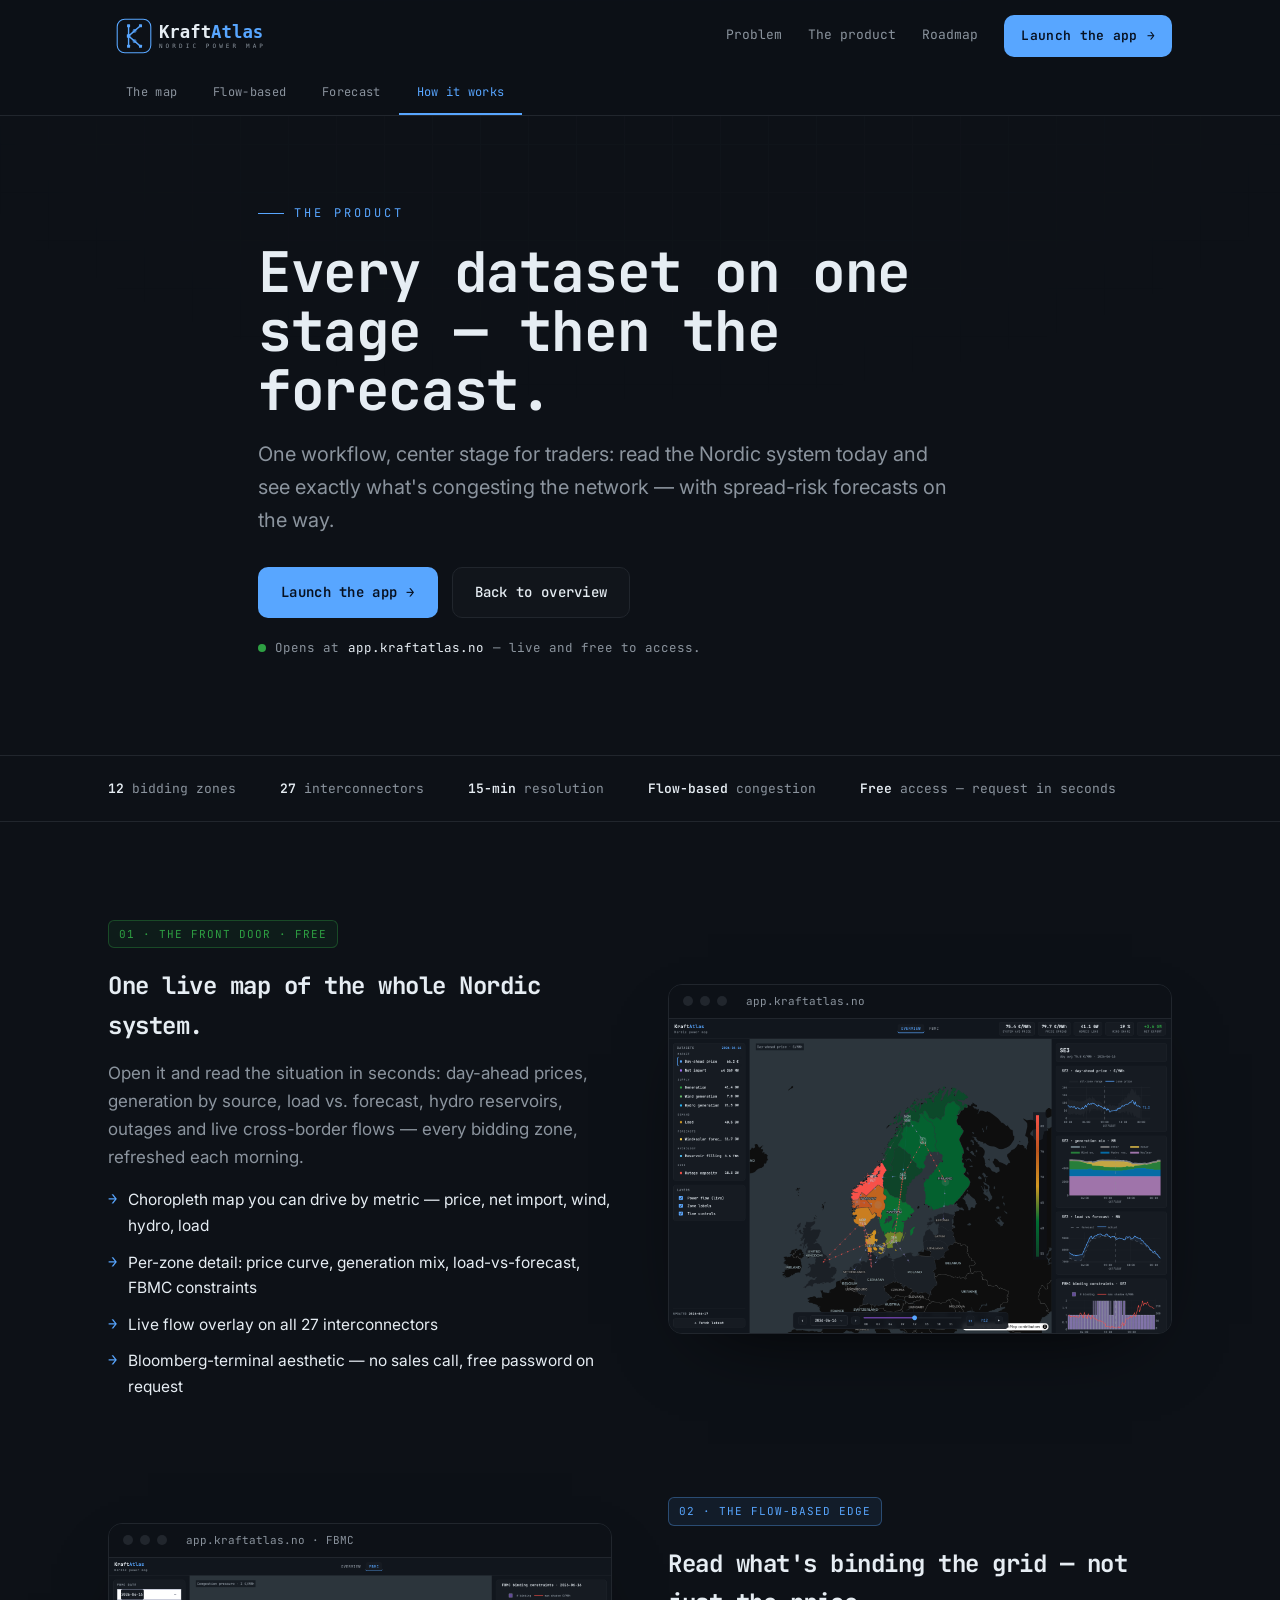
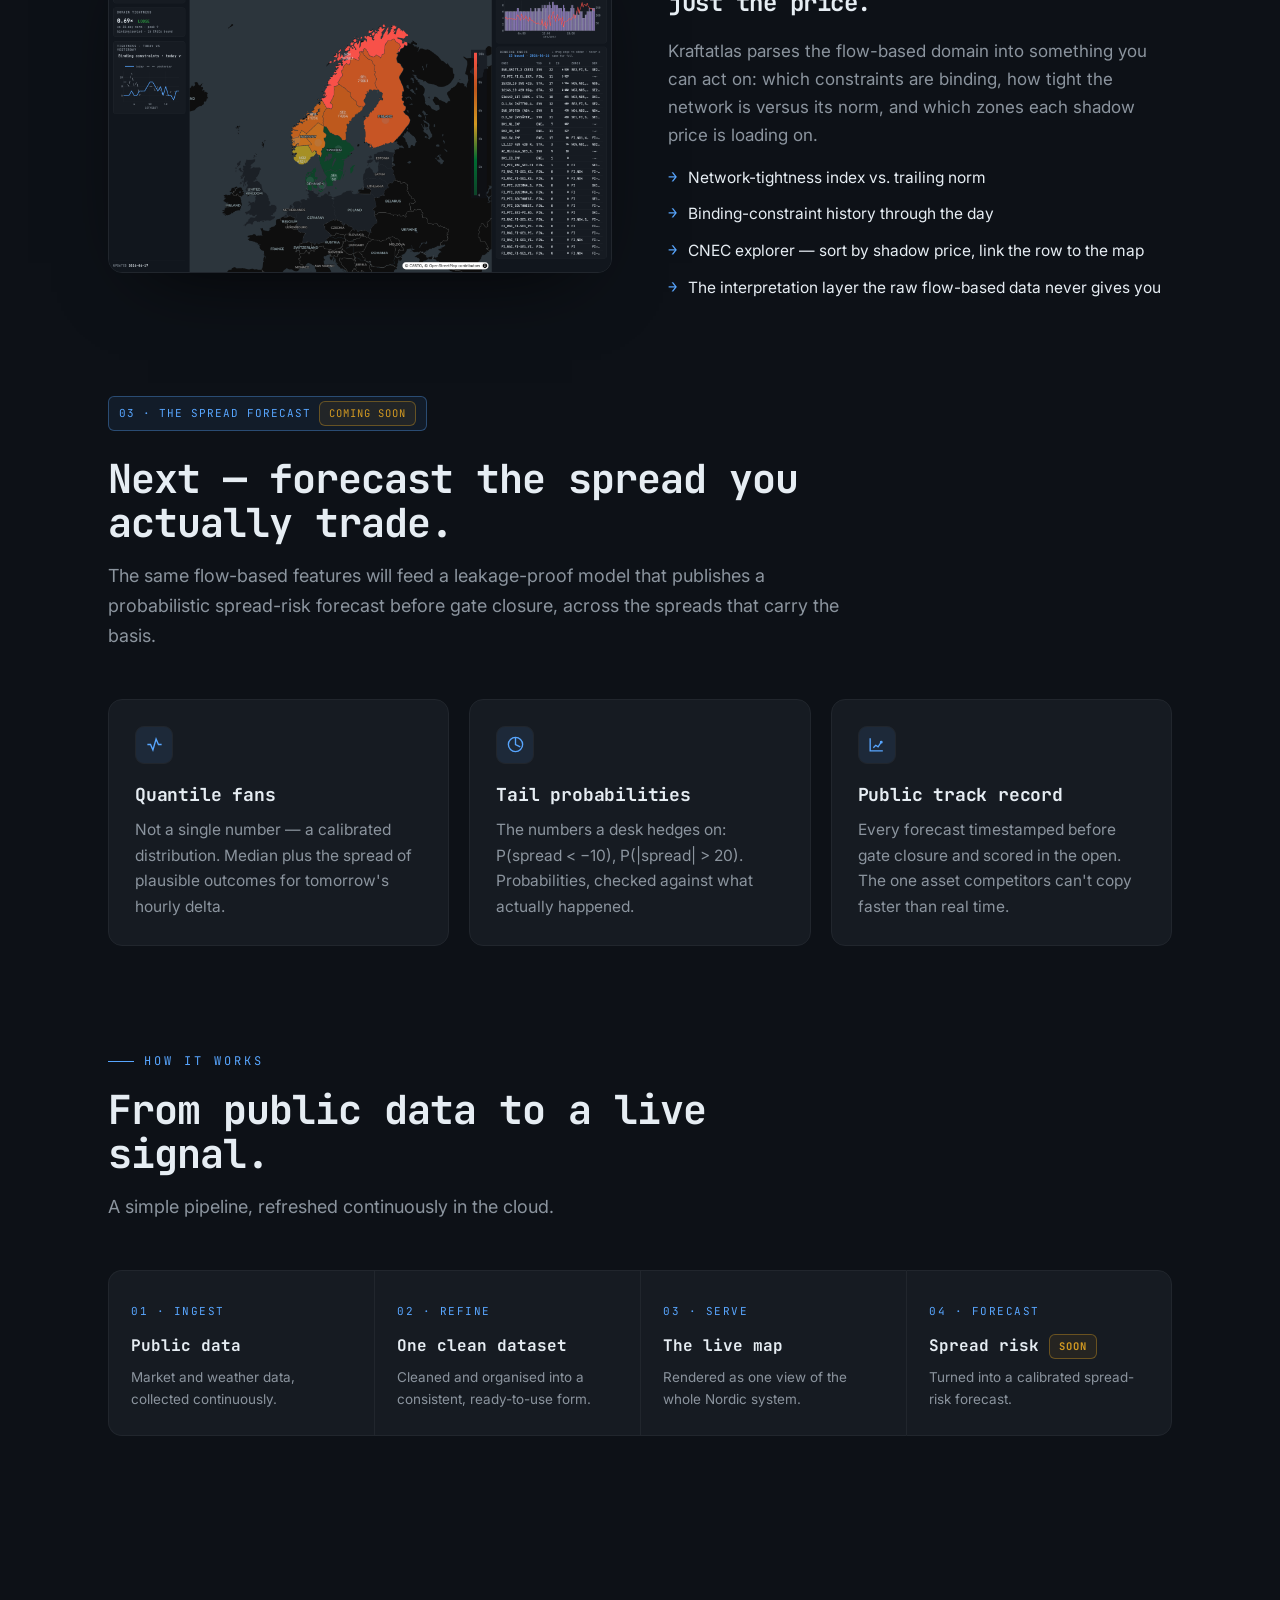
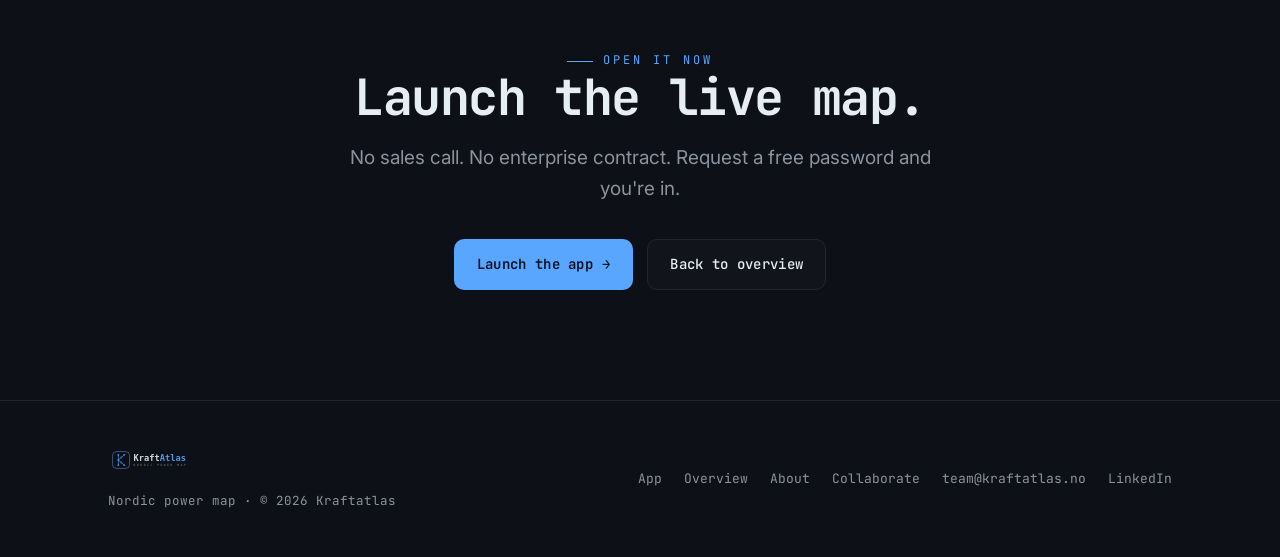
==== commit 96bd579d: "copy: refreshed every morning → refreshed continuously (30-min cadence) Co-Authored-By: Claude Sonne" ====
--- a/product/index.html
+++ b/product/index.html
@@ -154,10 +154,10 @@
         <div class="section-head reveal">
           <span class="kicker">How it works</span>
           <h2>From public data to a live signal.</h2>
-          <p>A simple pipeline, refreshed every morning in the cloud.</p>
+          <p>A simple pipeline, refreshed continuously in the cloud.</p>
         </div>
         <div class="pipe reveal">
-          <div class="stage"><span class="step mono">01 · INGEST</span><h4>Public data</h4><p>Market and weather data, collected every morning.</p></div>
+          <div class="stage"><span class="step mono">01 · INGEST</span><h4>Public data</h4><p>Market and weather data, collected continuously.</p></div>
           <div class="stage"><span class="step mono">02 · REFINE</span><h4>One clean dataset</h4><p>Cleaned and organised into a consistent, ready-to-use form.</p></div>
           <div class="stage"><span class="step mono">03 · SERVE</span><h4>The live map</h4><p>Rendered as one view of the whole Nordic system.</p></div>
           <div class="stage"><span class="step mono">04 · FORECAST</span><h4>Spread risk <span class="badge-soon">Soon</span></h4><p>Turned into a calibrated spread-risk forecast.</p></div>
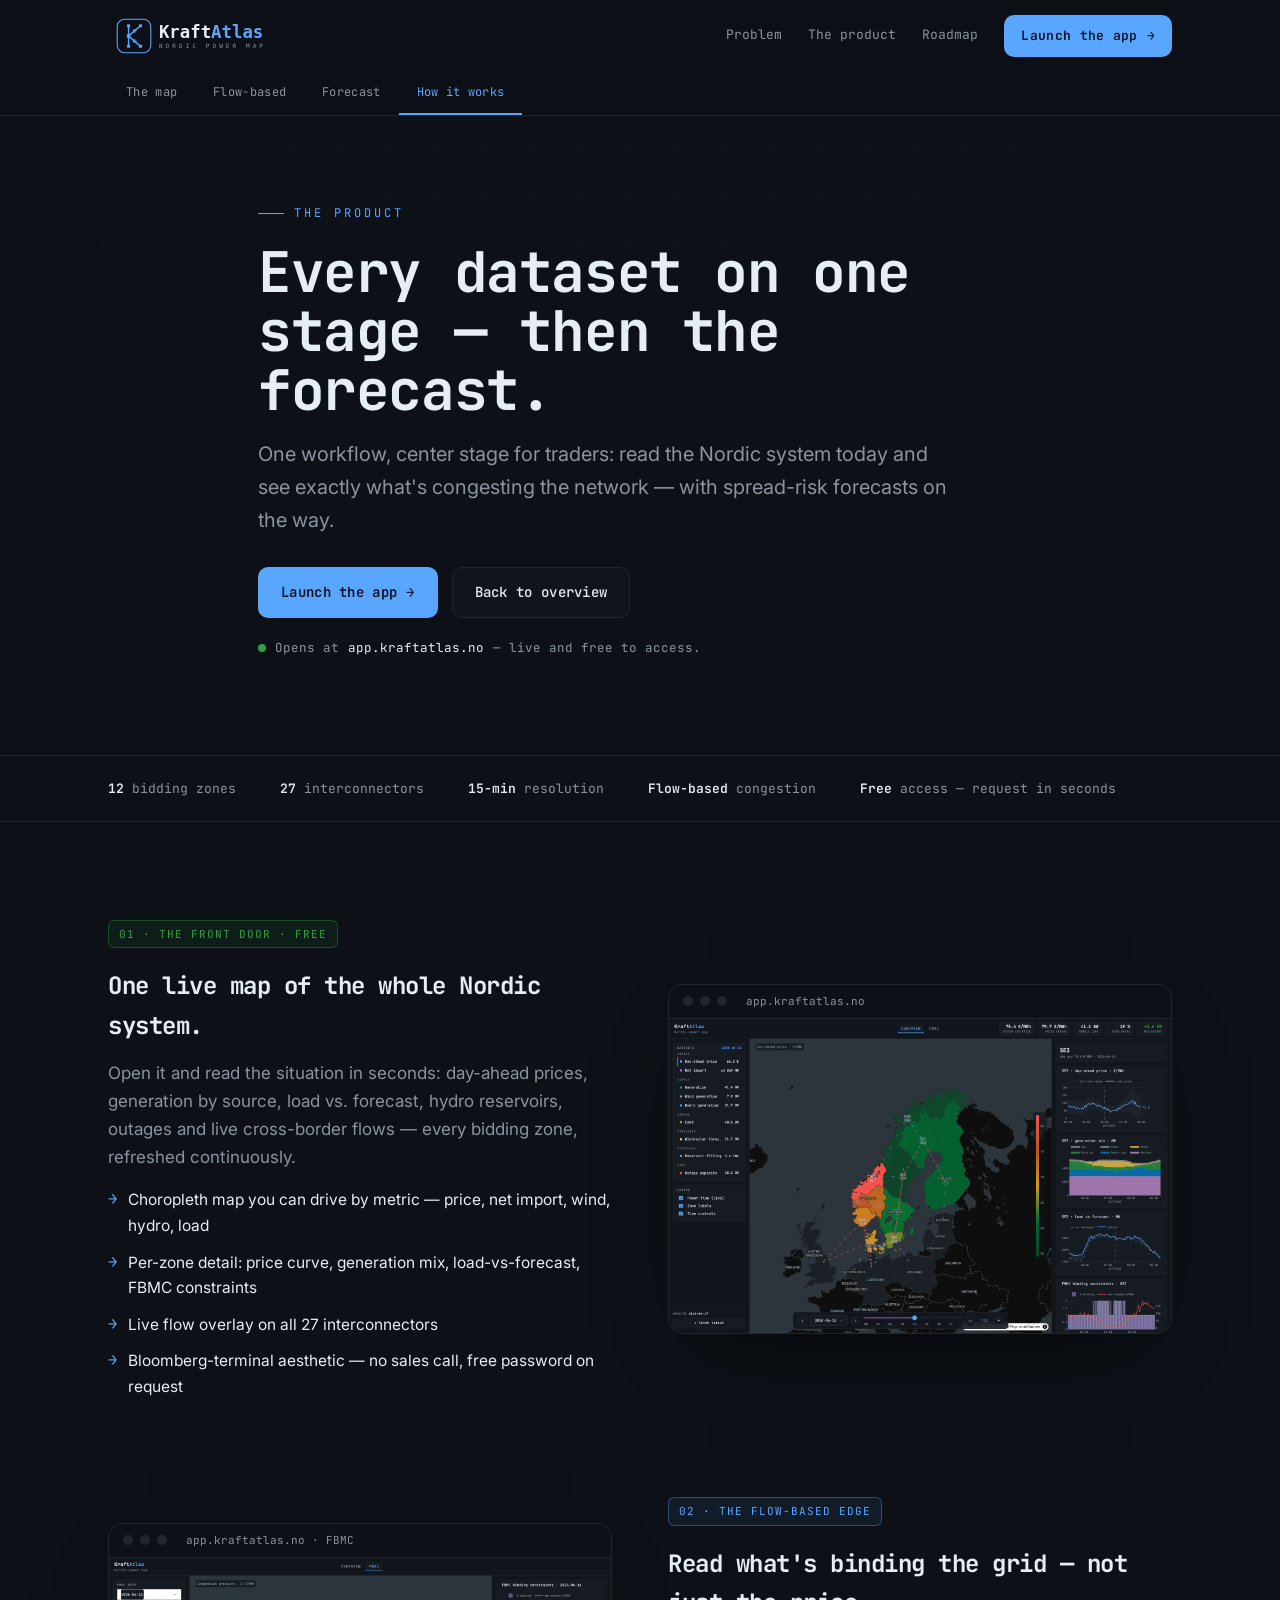
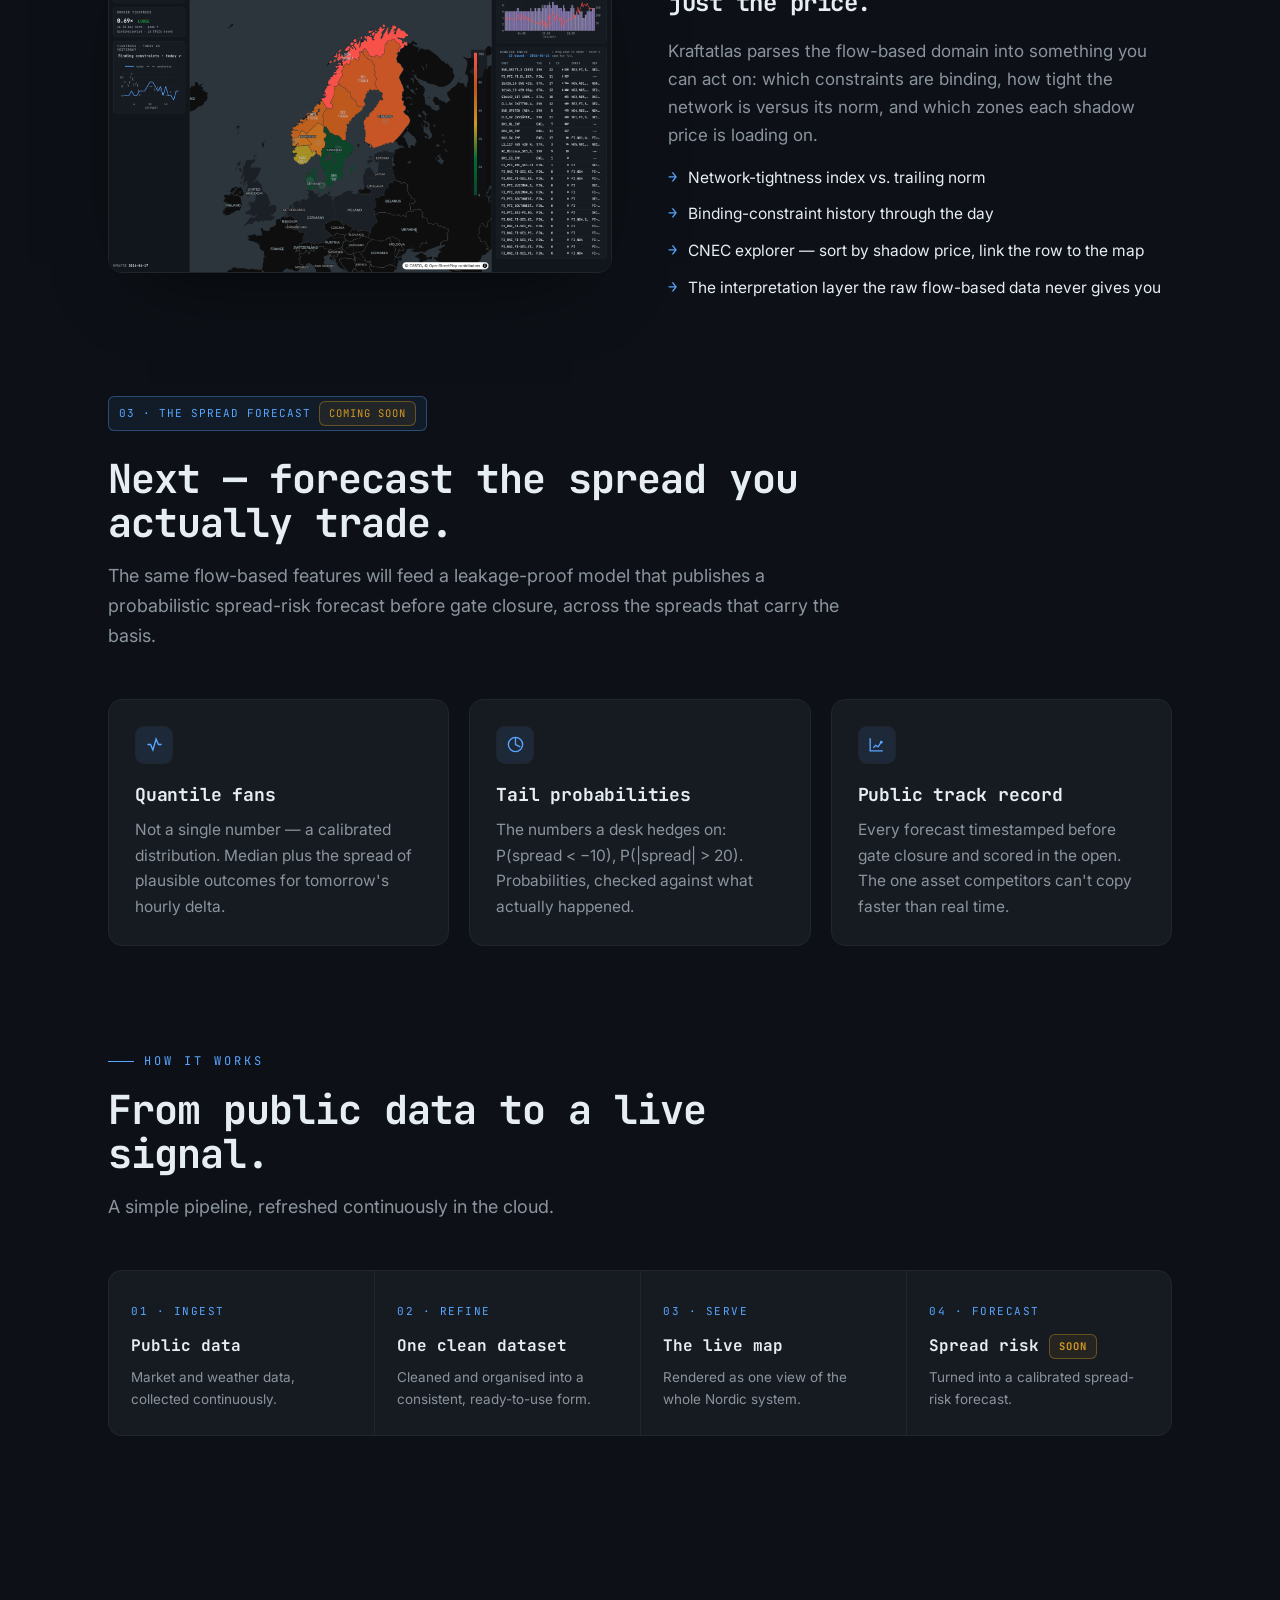
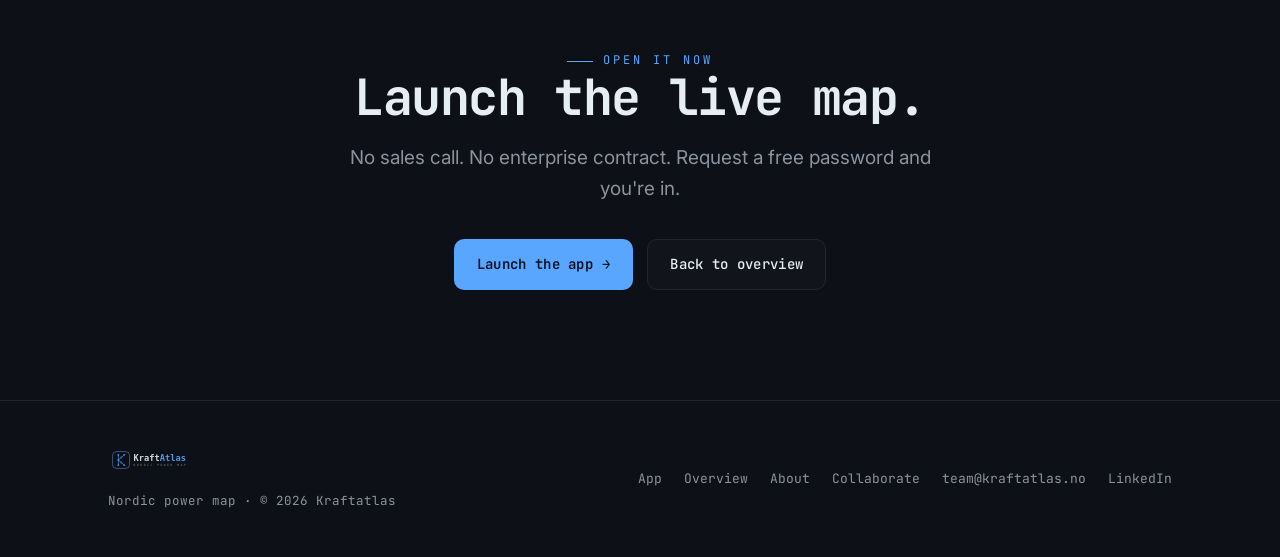
==== commit 48a1ce44: "copy: fix remaining 'refreshed each morning' on product page Co-Authored-By: Claude Sonnet 4.6 <nore" ====
--- a/product/index.html
+++ b/product/index.html
@@ -81,7 +81,7 @@
           <div class="copy reveal">
             <span class="tag free">01 · The front door · free</span>
             <h3>One live map of the whole Nordic system.</h3>
-            <p>Open it and read the situation in seconds: day-ahead prices, generation by source, load vs. forecast, hydro reservoirs, outages and live cross-border flows — every bidding zone, refreshed each morning.</p>
+            <p>Open it and read the situation in seconds: day-ahead prices, generation by source, load vs. forecast, hydro reservoirs, outages and live cross-border flows — every bidding zone, refreshed continuously.</p>
             <ul class="feature-list">
               <li>Choropleth map you can drive by metric — price, net import, wind, hydro, load</li>
               <li>Per-zone detail: price curve, generation mix, load-vs-forecast, FBMC constraints</li>
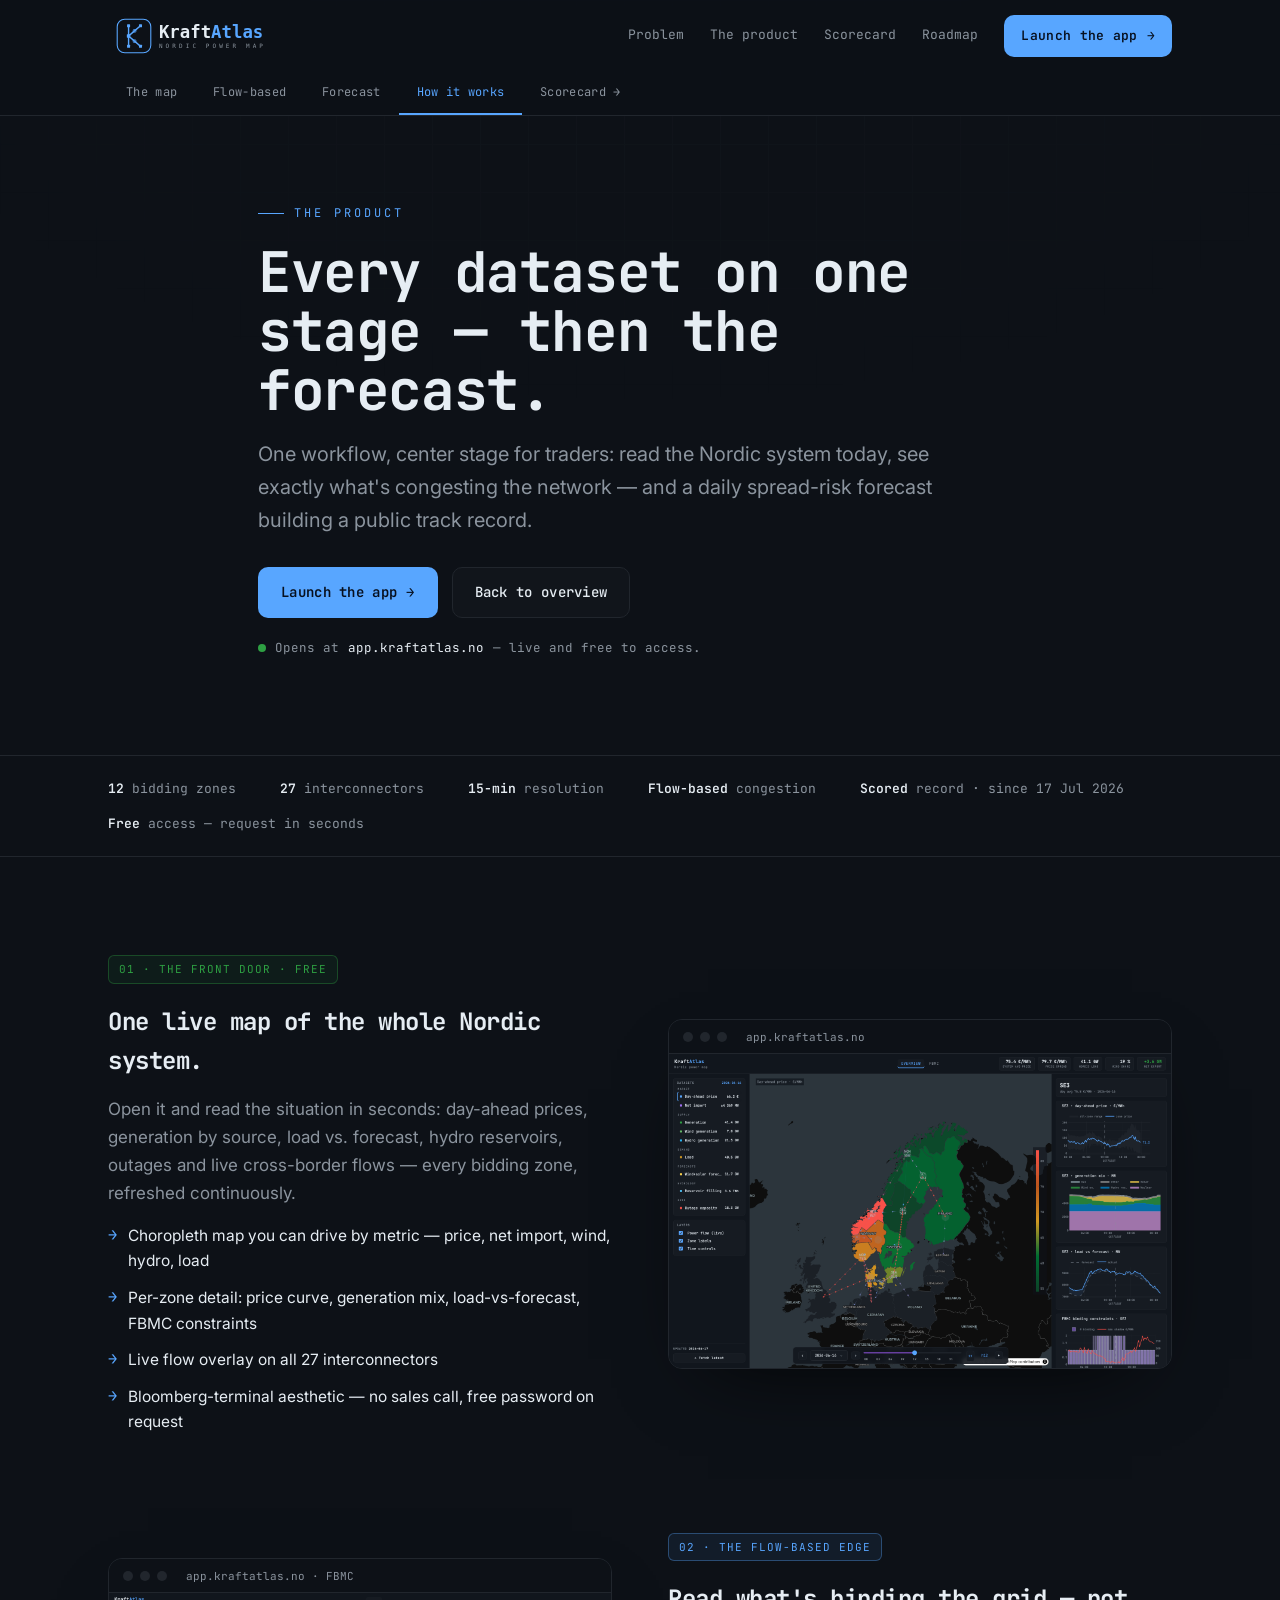
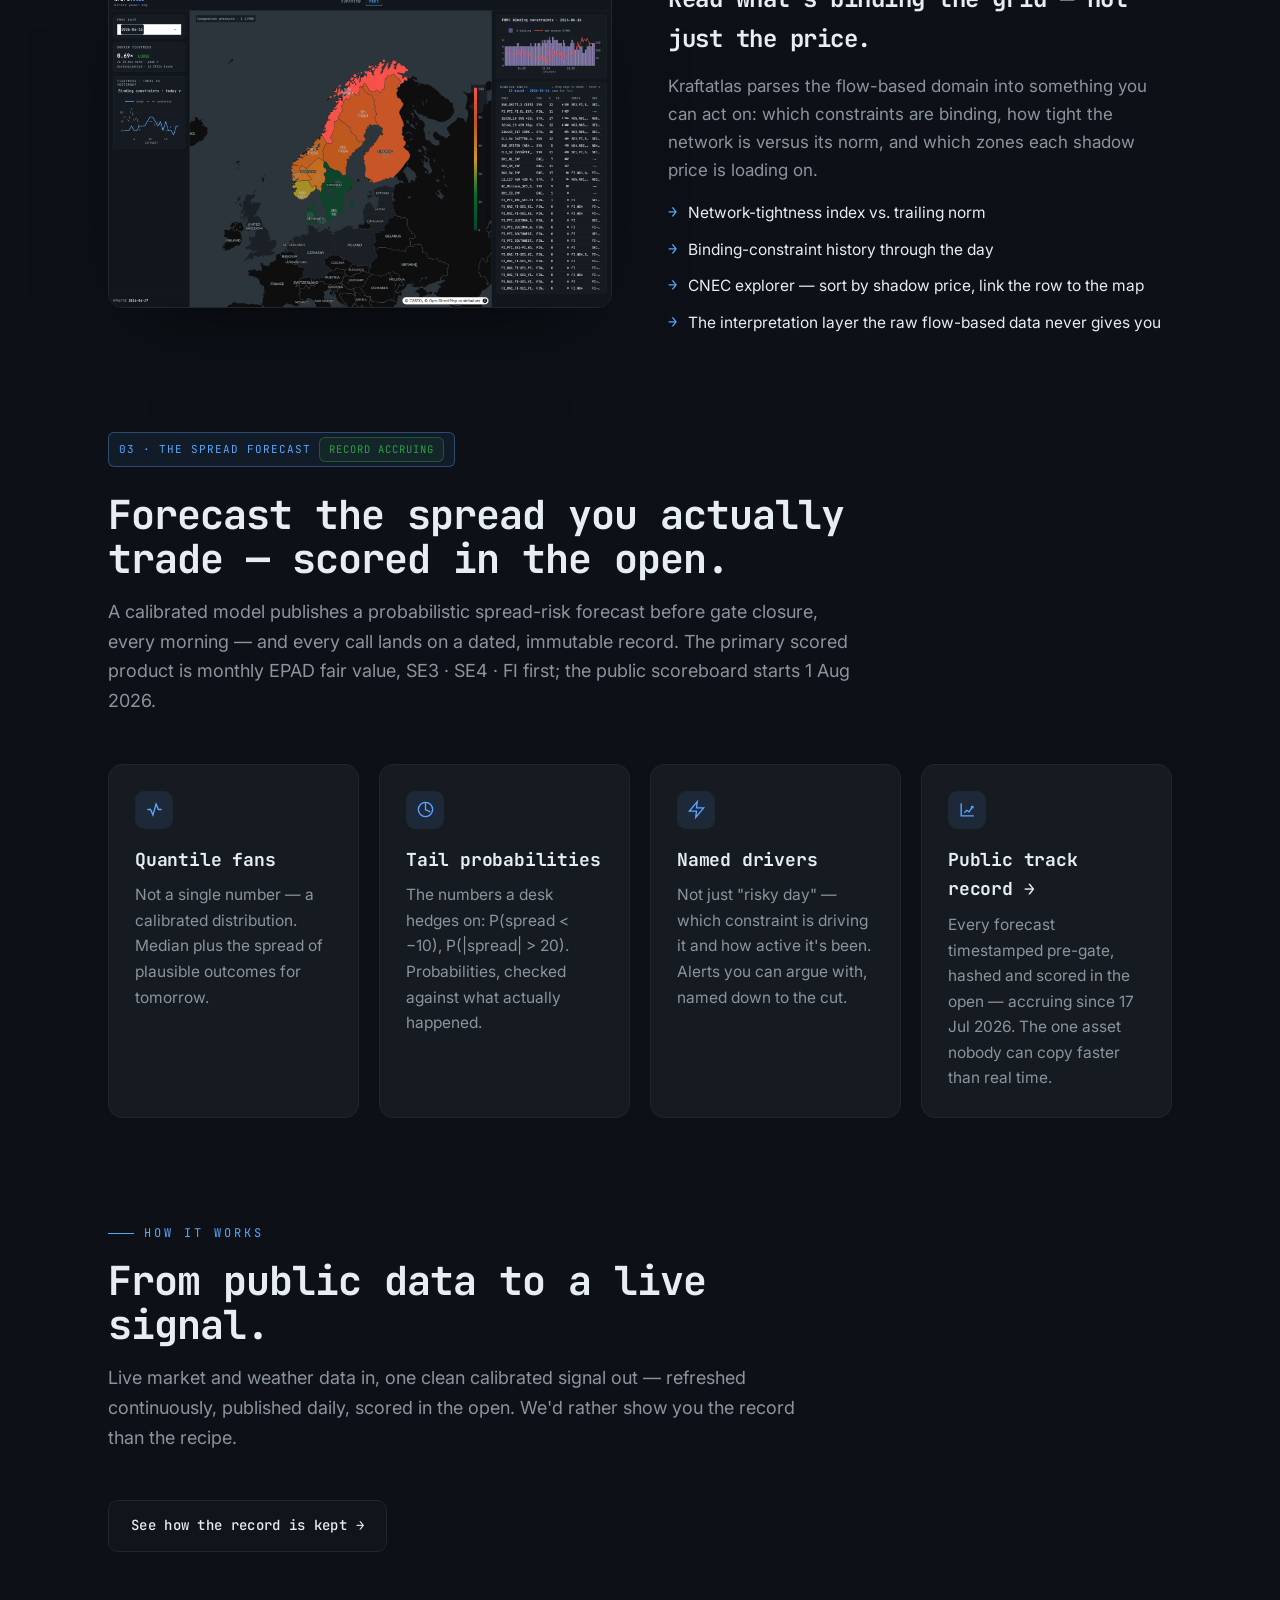
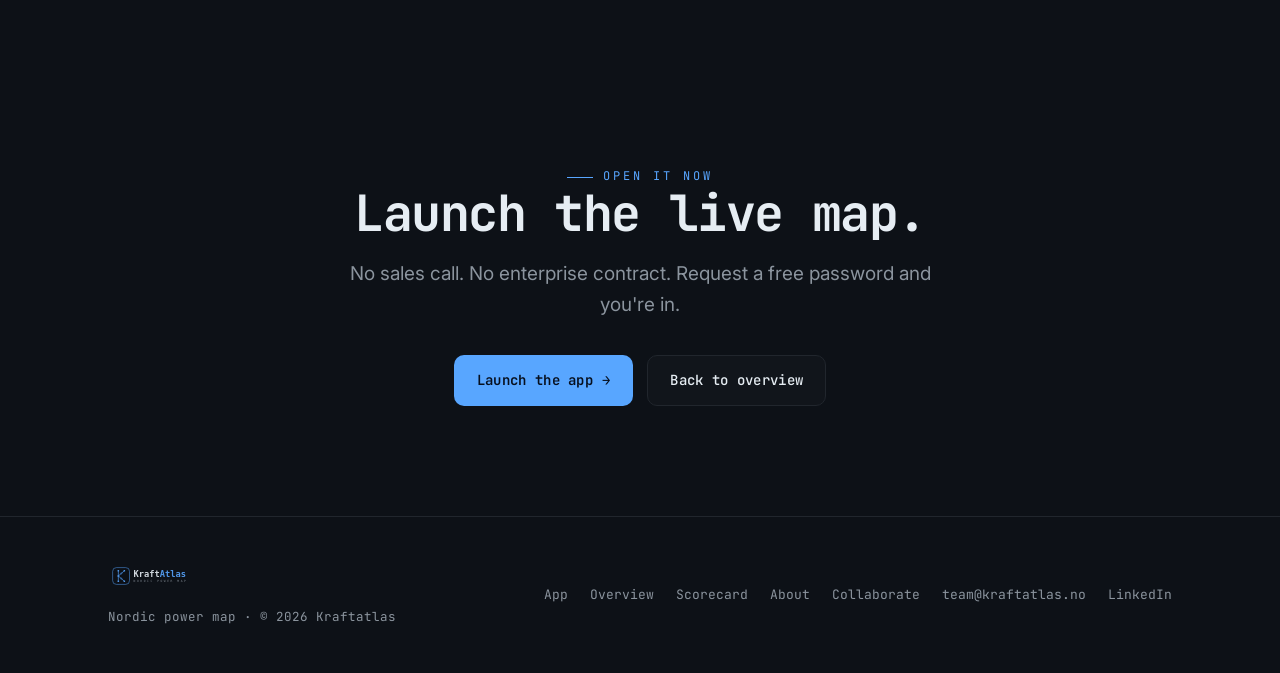
==== commit c4c14ded: "Content revamp: scorecard page, record-accruing framing, disclosure trims - New /scorecard/ page: th" ====
--- a/product/index.html
+++ b/product/index.html
@@ -4,11 +4,11 @@
   <meta charset="UTF-8" />
   <meta name="viewport" content="width=device-width, initial-scale=1.0" />
   <title>Kraftatlas — The product</title>
-  <meta name="description" content="A guided tour of Kraftatlas: the live Nordic map, the flow-based congestion module, and spread-risk forecasts coming soon." />
+  <meta name="description" content="A guided tour of Kraftatlas: the live Nordic map, the flow-based congestion module, and daily spread-risk forecasts scored on a public record." />
 
   <meta property="og:type" content="website" />
   <meta property="og:title" content="Kraftatlas — The product" />
-  <meta property="og:description" content="The live Nordic map and flow-based congestion analytics — spread-risk forecasts coming soon." />
+  <meta property="og:description" content="The live Nordic map and flow-based congestion analytics — daily spread-risk forecasts scored on a public record." />
   <meta property="og:url" content="https://kraftatlas.no/product/" />
   <meta property="og:image" content="https://kraftatlas.no/assets/img/dashboard-fbmc.png" />
   <meta name="twitter:card" content="summary_large_image" />
@@ -29,6 +29,7 @@
       <nav class="nav-links">
         <a class="link" href="/#problem">Problem</a>
         <a class="link" href="/product/">The product</a>
+        <a class="link" href="/scorecard/">Scorecard</a>
         <a class="link" href="/#roadmap">Roadmap</a>
         <a class="btn btn-primary nav-cta" data-app href="https://app.kraftatlas.no">Launch the app <span class="arrow">→</span></a>
       </nav>
@@ -46,6 +47,7 @@
       <a href="#fbmc">Flow-based</a>
       <a href="#forecast">Forecast</a>
       <a href="#how">How it works</a>
+      <a href="/scorecard/">Scorecard →</a>
     </div>
   </nav>
 
@@ -55,7 +57,7 @@
       <div class="wrap" style="max-width:820px;">
         <span class="kicker reveal">The product</span>
         <h1 class="reveal" style="font-size:clamp(34px,5vw,56px);line-height:1.05;letter-spacing:-1.4px;font-weight:700;margin:20px 0 18px;">Every dataset on one stage — then the forecast.</h1>
-        <p class="reveal" style="font-size:clamp(17px,2vw,20px);color:var(--dim);max-width:54ch;margin-bottom:30px;">One workflow, center stage for traders: read the Nordic system today and see exactly what's congesting the network — with spread-risk forecasts on the way.</p>
+        <p class="reveal" style="font-size:clamp(17px,2vw,20px);color:var(--dim);max-width:54ch;margin-bottom:30px;">One workflow, center stage for traders: read the Nordic system today, see exactly what's congesting the network — and a daily spread-risk forecast building a public track record.</p>
         <div class="hero-cta reveal">
           <a class="btn btn-primary" data-app href="https://app.kraftatlas.no">Launch the app <span class="arrow">→</span></a>
           <a class="btn btn-ghost" href="/">Back to overview</a>
@@ -70,6 +72,7 @@
         <span><b>27</b> interconnectors</span>
         <span><b>15-min</b> resolution</span>
         <span><b>Flow-based</b> congestion</span>
+        <span><b>Scored</b> record · since 17 Jul 2026</span>
         <span><b>Free</b> access — request in seconds</span>
       </div>
     </div>
@@ -124,15 +127,15 @@
     <section class="block" id="forecast" style="padding-top:0;">
       <div class="wrap">
         <div class="section-head reveal" style="max-width:760px;">
-          <span class="tag edge">03 · The spread forecast <span class="badge-soon">Coming soon</span></span>
-          <h2 style="margin-top:8px;">Next — forecast the spread you actually trade.</h2>
-          <p>The same flow-based features will feed a leakage-proof model that publishes a probabilistic spread-risk forecast before gate closure, across the spreads that carry the basis.</p>
-        </div>
-        <div class="cols">
+          <span class="tag edge">03 · The spread forecast <span class="badge-live">Record accruing</span></span>
+          <h2 style="margin-top:8px;">Forecast the spread you actually trade — scored in the open.</h2>
+          <p>A calibrated model publishes a probabilistic spread-risk forecast before gate closure, every morning — and every call lands on a dated, immutable record. The primary scored product is monthly EPAD fair value, SE3 · SE4 · FI first; the public scoreboard starts 1 Aug 2026.</p>
+        </div>
+        <div class="cols cols-4">
           <div class="card reveal">
             <div class="ico"><svg viewBox="0 0 24 24"><path d="M3 12h4l3 7 4-14 3 7h4"/></svg></div>
             <h3>Quantile fans</h3>
-            <p>Not a single number — a calibrated distribution. Median plus the spread of plausible outcomes for tomorrow's hourly delta.</p>
+            <p>Not a single number — a calibrated distribution. Median plus the spread of plausible outcomes for tomorrow.</p>
           </div>
           <div class="card reveal">
             <div class="ico"><svg viewBox="0 0 24 24"><path d="M12 3v9l6 3"/><circle cx="12" cy="12" r="9"/></svg></div>
@@ -140,10 +143,15 @@
             <p>The numbers a desk hedges on: P(spread &lt; −10), P(|spread| &gt; 20). Probabilities, checked against what actually happened.</p>
           </div>
           <div class="card reveal">
+            <div class="ico"><svg viewBox="0 0 24 24"><path d="M13 2L3 14h9l-1 8 10-12h-9l1-8Z"/></svg></div>
+            <h3>Named drivers</h3>
+            <p>Not just "risky day" — which constraint is driving it and how active it's been. Alerts you can argue with, named down to the cut.</p>
+          </div>
+          <a class="card reveal" href="/scorecard/">
             <div class="ico"><svg viewBox="0 0 24 24"><path d="M4 4v16h16"/><path d="M8 16l3-3 3 2 4-6"/><circle cx="18" cy="9" r="1"/></svg></div>
-            <h3>Public track record</h3>
-            <p>Every forecast timestamped before gate closure and scored in the open. The one asset competitors can't copy faster than real time.</p>
-          </div>
+            <h3>Public track record →</h3>
+            <p>Every forecast timestamped pre-gate, hashed and scored in the open — accruing since 17 Jul 2026. The one asset nobody can copy faster than real time.</p>
+          </a>
         </div>
       </div>
     </section>
@@ -154,13 +162,10 @@
         <div class="section-head reveal">
           <span class="kicker">How it works</span>
           <h2>From public data to a live signal.</h2>
-          <p>A simple pipeline, refreshed continuously in the cloud.</p>
-        </div>
-        <div class="pipe reveal">
-          <div class="stage"><span class="step mono">01 · INGEST</span><h4>Public data</h4><p>Market and weather data, collected continuously.</p></div>
-          <div class="stage"><span class="step mono">02 · REFINE</span><h4>One clean dataset</h4><p>Cleaned and organised into a consistent, ready-to-use form.</p></div>
-          <div class="stage"><span class="step mono">03 · SERVE</span><h4>The live map</h4><p>Rendered as one view of the whole Nordic system.</p></div>
-          <div class="stage"><span class="step mono">04 · FORECAST</span><h4>Spread risk <span class="badge-soon">Soon</span></h4><p>Turned into a calibrated spread-risk forecast.</p></div>
+          <p>Live market and weather data in, one clean calibrated signal out — refreshed continuously, published daily, scored in the open. We'd rather show you the record than the recipe.</p>
+        </div>
+        <div class="hero-cta reveal">
+          <a class="btn btn-ghost" href="/scorecard/">See how the record is kept <span class="arrow">→</span></a>
         </div>
       </div>
     </section>
@@ -188,6 +193,7 @@
       <nav class="foot-links">
         <a class="link" data-app href="https://app.kraftatlas.no">App</a>
         <a class="link" href="/">Overview</a>
+        <a class="link" href="/scorecard/">Scorecard</a>
         <a class="link" href="/#about">About</a>
         <a class="link" href="/#collaborate">Collaborate</a>
         <a class="link" href="mailto:team@kraftatlas.no">team@kraftatlas.no</a>
--- a/assets/css/style.css
+++ b/assets/css/style.css
@@ -405,6 +405,43 @@
   color: var(--yellow); border: 1px solid rgba(210,153,34,.4); background: rgba(210,153,34,.08);
 }
 
+/* "record accruing" pill — green sibling of .badge-soon */
+.badge-live {
+  display: inline-block; font-family: var(--mono); font-size: 10.5px; letter-spacing: 1px;
+  text-transform: uppercase; padding: 3px 9px; border-radius: 6px; vertical-align: middle;
+  color: var(--green); border: 1px solid rgba(46,160,67,.4); background: rgba(46,160,67,.08);
+}
+
+/* 4-up card row (forecast pillars, scorecard rules) */
+.cols.cols-4 { grid-template-columns: repeat(4, 1fr); }
+@media (max-width: 1000px) { .cols.cols-4 { grid-template-columns: repeat(2, 1fr); } }
+@media (max-width: 620px)  { .cols.cols-4 { grid-template-columns: 1fr; } }
+
+/* ── Scoreboard table ─────────────────────────────────────── */
+.score-card {
+  border: 1px solid var(--border); border-radius: var(--r);
+  overflow: hidden; background: var(--card);
+}
+.score-scroll { overflow-x: auto; }
+.score-table { width: 100%; border-collapse: collapse; font-size: 14.5px; }
+.score-table th {
+  font-family: var(--mono); font-size: 11px; letter-spacing: 1.5px; text-transform: uppercase;
+  color: var(--dim); text-align: left; padding: 14px 18px;
+  border-bottom: 1px solid var(--border); background: var(--bg); white-space: nowrap;
+}
+.score-table td { padding: 16px 18px; border-bottom: 1px solid var(--border); }
+.score-table tr:last-child td { border-bottom: none; }
+.score-empty td { text-align: center; padding: 52px 18px; }
+.score-empty .big {
+  font-family: var(--mono); font-size: 15px; letter-spacing: 2px;
+  color: var(--yellow); display: block; margin-bottom: 9px;
+}
+.score-empty .sub { color: var(--dim); font-size: 14.5px; }
+.score-note {
+  margin-top: 14px; font-family: var(--mono); font-size: 12.5px; color: var(--dim);
+  display: flex; align-items: center; gap: 9px;
+}
+
 /* ── Pipeline ─────────────────────────────────────────────── */
 .pipe { display: grid; grid-template-columns: repeat(4, 1fr); gap: 0; margin-top: 10px; }
 @media (max-width: 880px) { .pipe { grid-template-columns: 1fr 1fr; } }
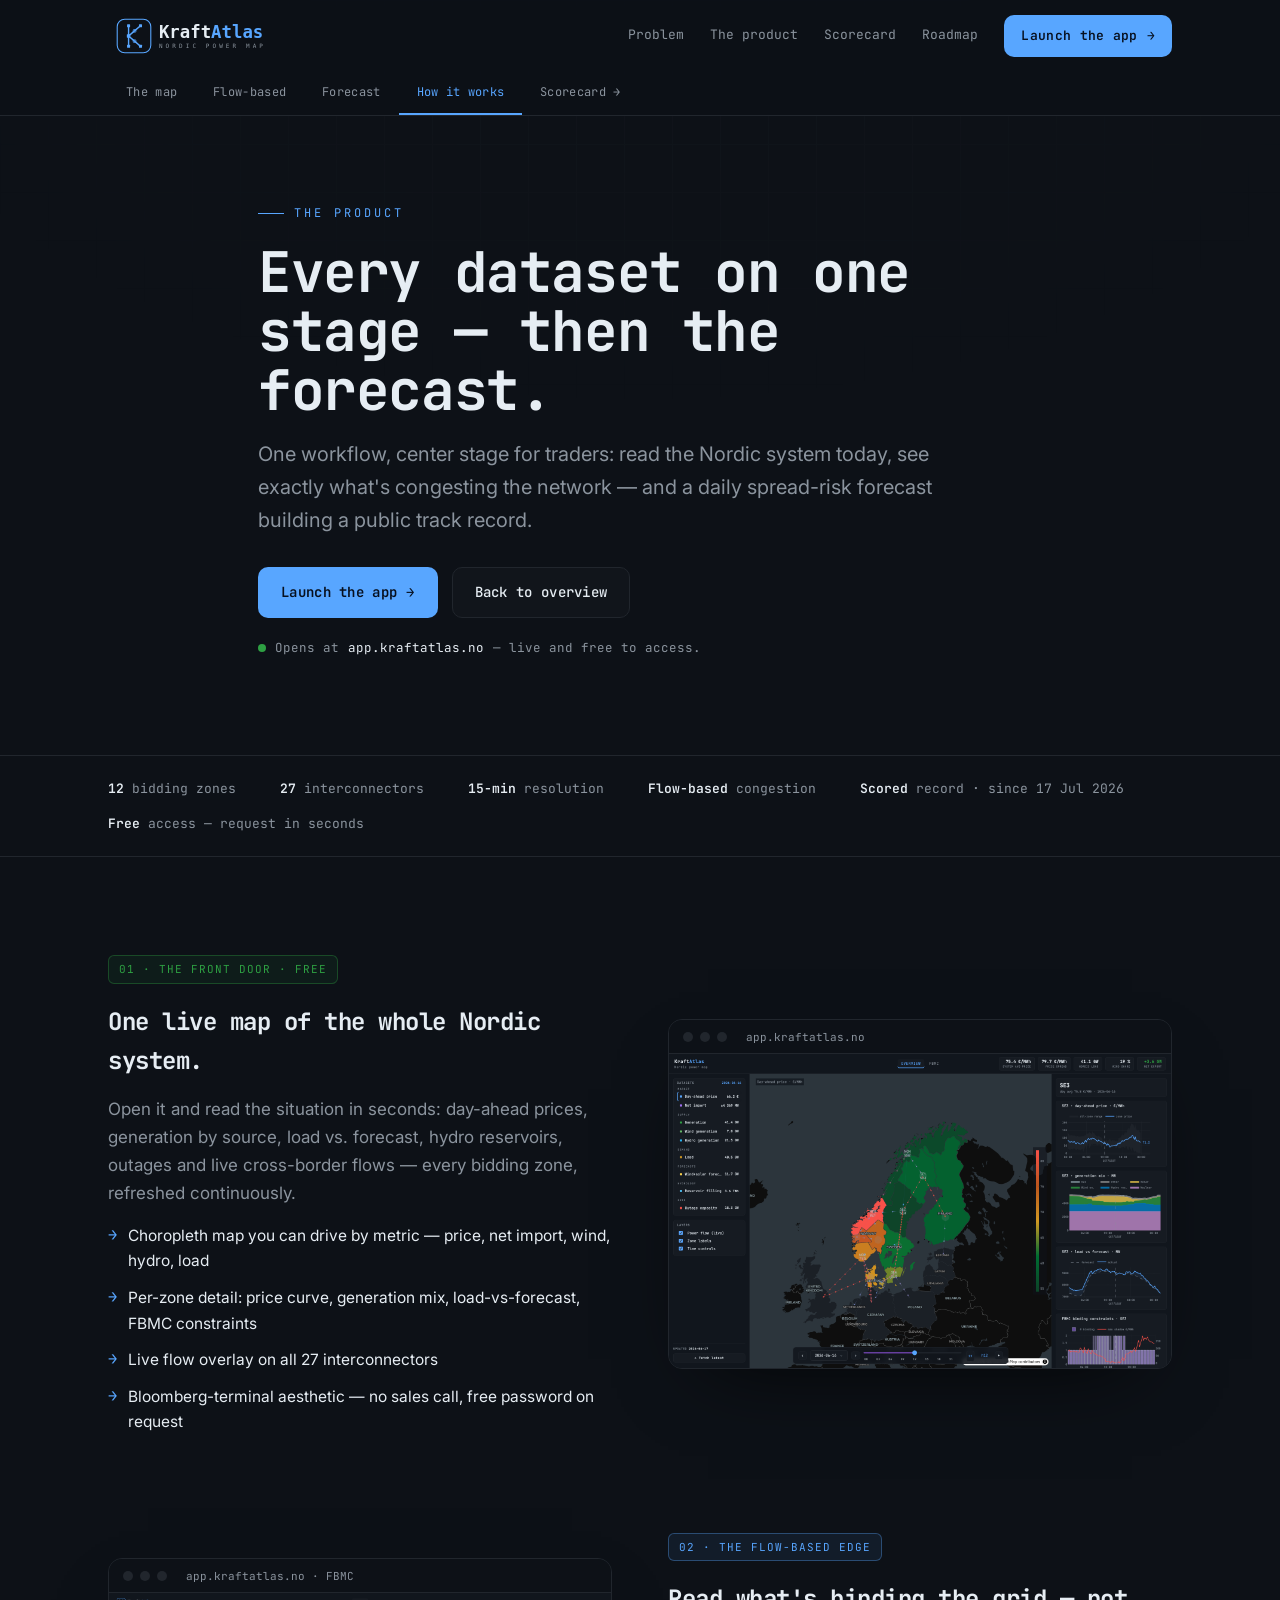
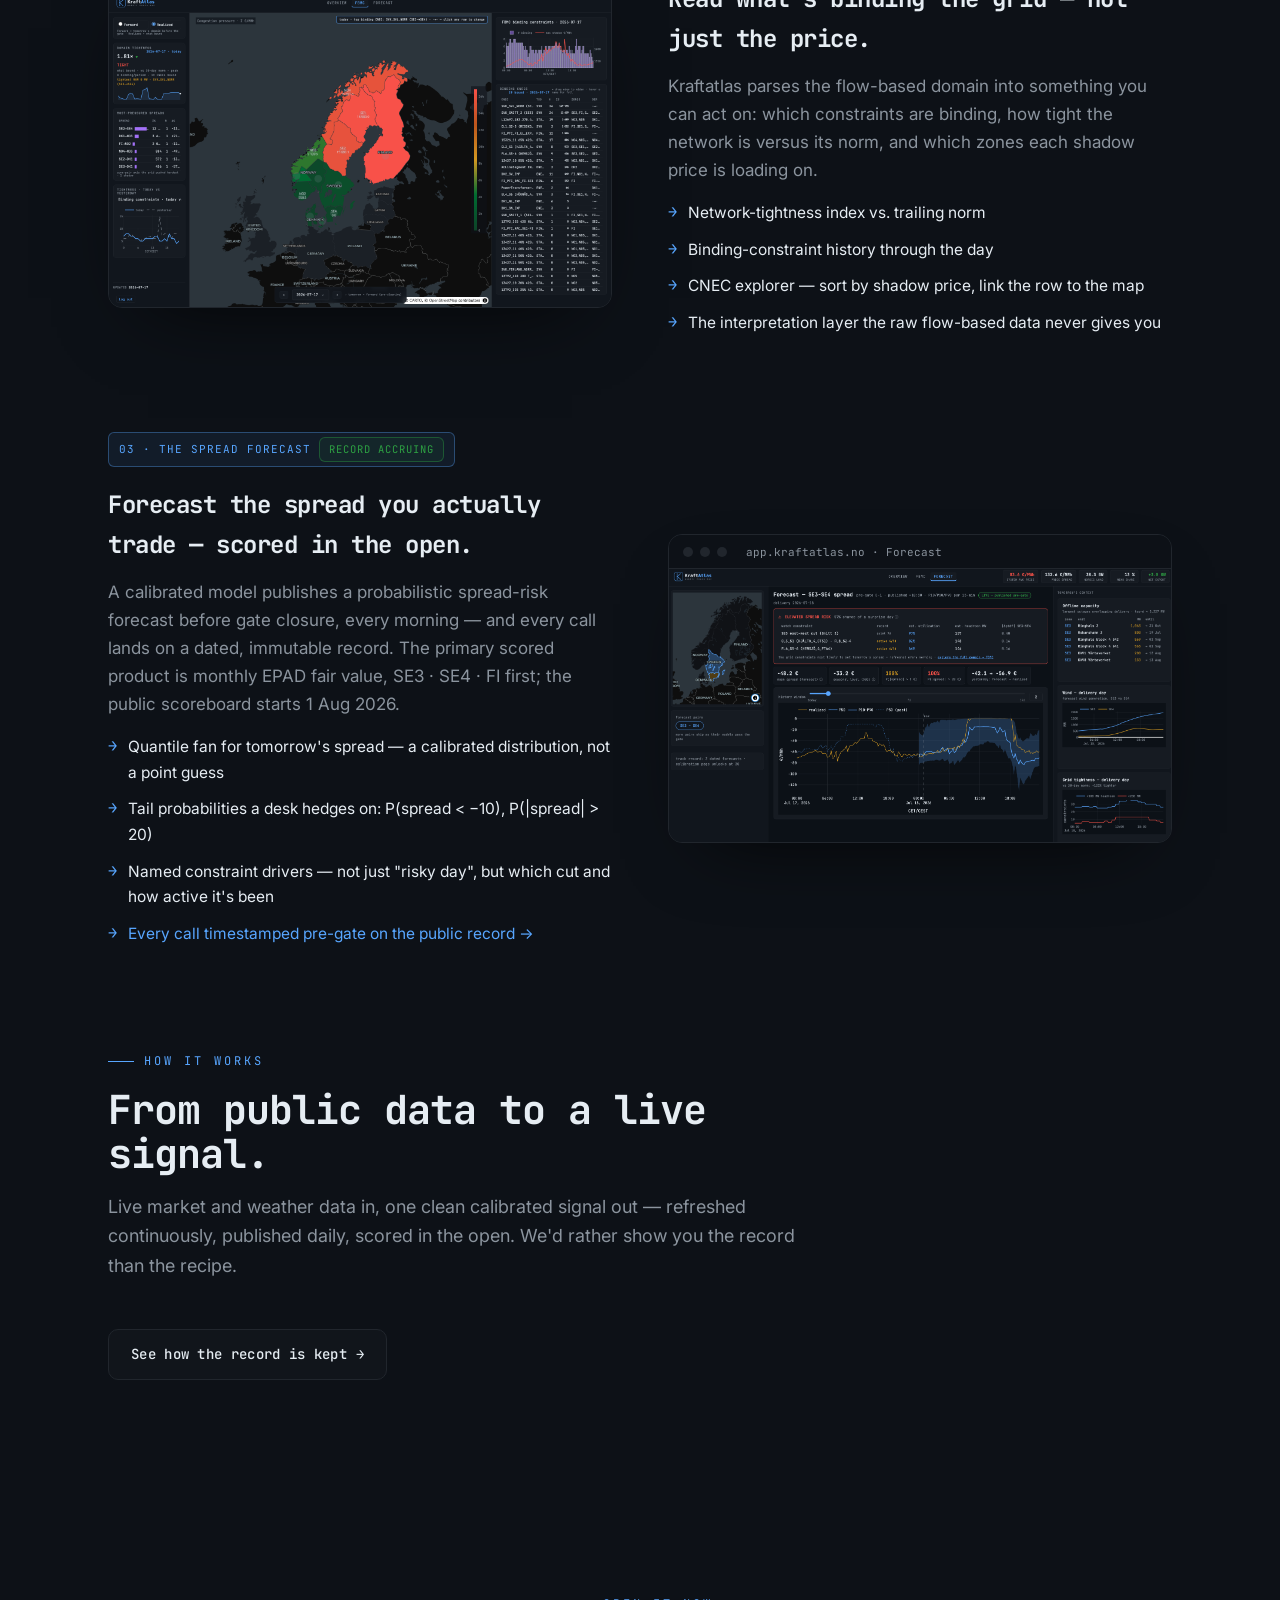
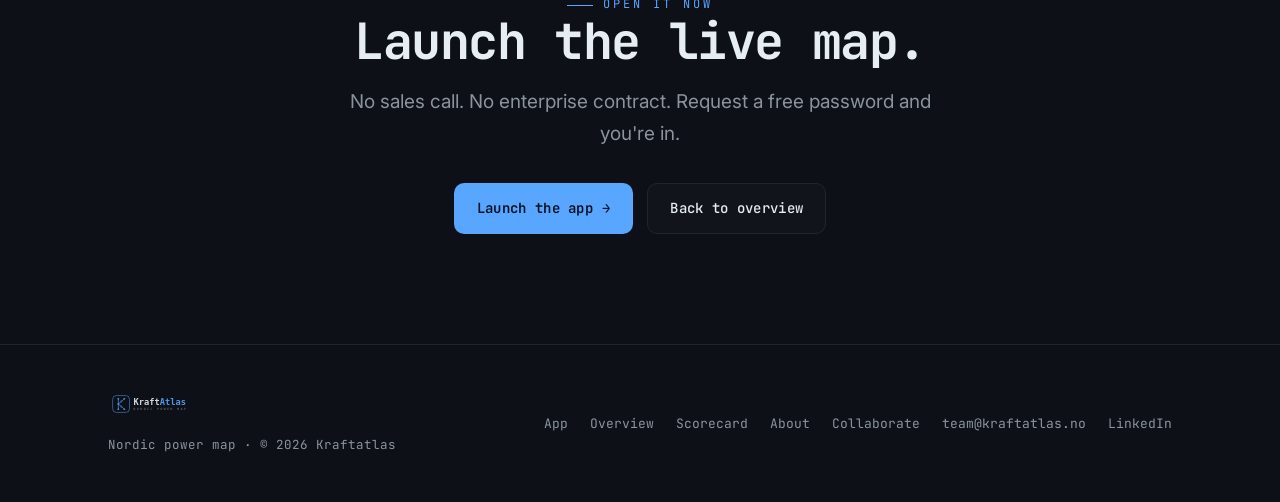
==== commit a1f83873: "Product page: forecast module gets a real screenshot showcase Section 03 becomes a showcase like the" ====
--- a/product/index.html
+++ b/product/index.html
@@ -126,32 +126,22 @@
     <!-- ── 3 · FORECAST ─────────────────────────────────────── -->
     <section class="block" id="forecast" style="padding-top:0;">
       <div class="wrap">
-        <div class="section-head reveal" style="max-width:760px;">
-          <span class="tag edge">03 · The spread forecast <span class="badge-live">Record accruing</span></span>
-          <h2 style="margin-top:8px;">Forecast the spread you actually trade — scored in the open.</h2>
-          <p>A calibrated model publishes a probabilistic spread-risk forecast before gate closure, every morning — and every call lands on a dated, immutable record. The primary scored product is monthly EPAD fair value, SE3 · SE4 · FI first; the public scoreboard starts 1 Aug 2026.</p>
-        </div>
-        <div class="cols cols-4">
-          <div class="card reveal">
-            <div class="ico"><svg viewBox="0 0 24 24"><path d="M3 12h4l3 7 4-14 3 7h4"/></svg></div>
-            <h3>Quantile fans</h3>
-            <p>Not a single number — a calibrated distribution. Median plus the spread of plausible outcomes for tomorrow.</p>
+        <div class="showcase">
+          <div class="copy reveal">
+            <span class="tag edge">03 · The spread forecast <span class="badge-live">Record accruing</span></span>
+            <h3>Forecast the spread you actually trade — scored in the open.</h3>
+            <p>A calibrated model publishes a probabilistic spread-risk forecast before gate closure, every morning — and every call lands on a dated, immutable record. The primary scored product is monthly EPAD fair value, SE3 · SE4 · FI first; the public scoreboard starts 1 Aug 2026.</p>
+            <ul class="feature-list">
+              <li>Quantile fan for tomorrow's spread — a calibrated distribution, not a point guess</li>
+              <li>Tail probabilities a desk hedges on: P(spread &lt; −10), P(|spread| &gt; 20)</li>
+              <li>Named constraint drivers — not just "risky day", but which cut and how active it's been</li>
+              <li><a href="/scorecard/" style="color:var(--accent);">Every call timestamped pre-gate on the public record →</a></li>
+            </ul>
           </div>
-          <div class="card reveal">
-            <div class="ico"><svg viewBox="0 0 24 24"><path d="M12 3v9l6 3"/><circle cx="12" cy="12" r="9"/></svg></div>
-            <h3>Tail probabilities</h3>
-            <p>The numbers a desk hedges on: P(spread &lt; −10), P(|spread| &gt; 20). Probabilities, checked against what actually happened.</p>
+          <div class="shot reveal">
+            <div class="bar"><i></i><i></i><i></i><span class="addr mono">app.kraftatlas.no · Forecast</span></div>
+            <img src="/assets/img/dashboard-forecast.png" alt="Kraftatlas forecast module — spread-risk fan with realized overlay, elevated-risk alert with named constraint drivers, and delivery-day context" loading="lazy" />
           </div>
-          <div class="card reveal">
-            <div class="ico"><svg viewBox="0 0 24 24"><path d="M13 2L3 14h9l-1 8 10-12h-9l1-8Z"/></svg></div>
-            <h3>Named drivers</h3>
-            <p>Not just "risky day" — which constraint is driving it and how active it's been. Alerts you can argue with, named down to the cut.</p>
-          </div>
-          <a class="card reveal" href="/scorecard/">
-            <div class="ico"><svg viewBox="0 0 24 24"><path d="M4 4v16h16"/><path d="M8 16l3-3 3 2 4-6"/><circle cx="18" cy="9" r="1"/></svg></div>
-            <h3>Public track record →</h3>
-            <p>Every forecast timestamped pre-gate, hashed and scored in the open — accruing since 17 Jul 2026. The one asset nobody can copy faster than real time.</p>
-          </a>
         </div>
       </div>
     </section>
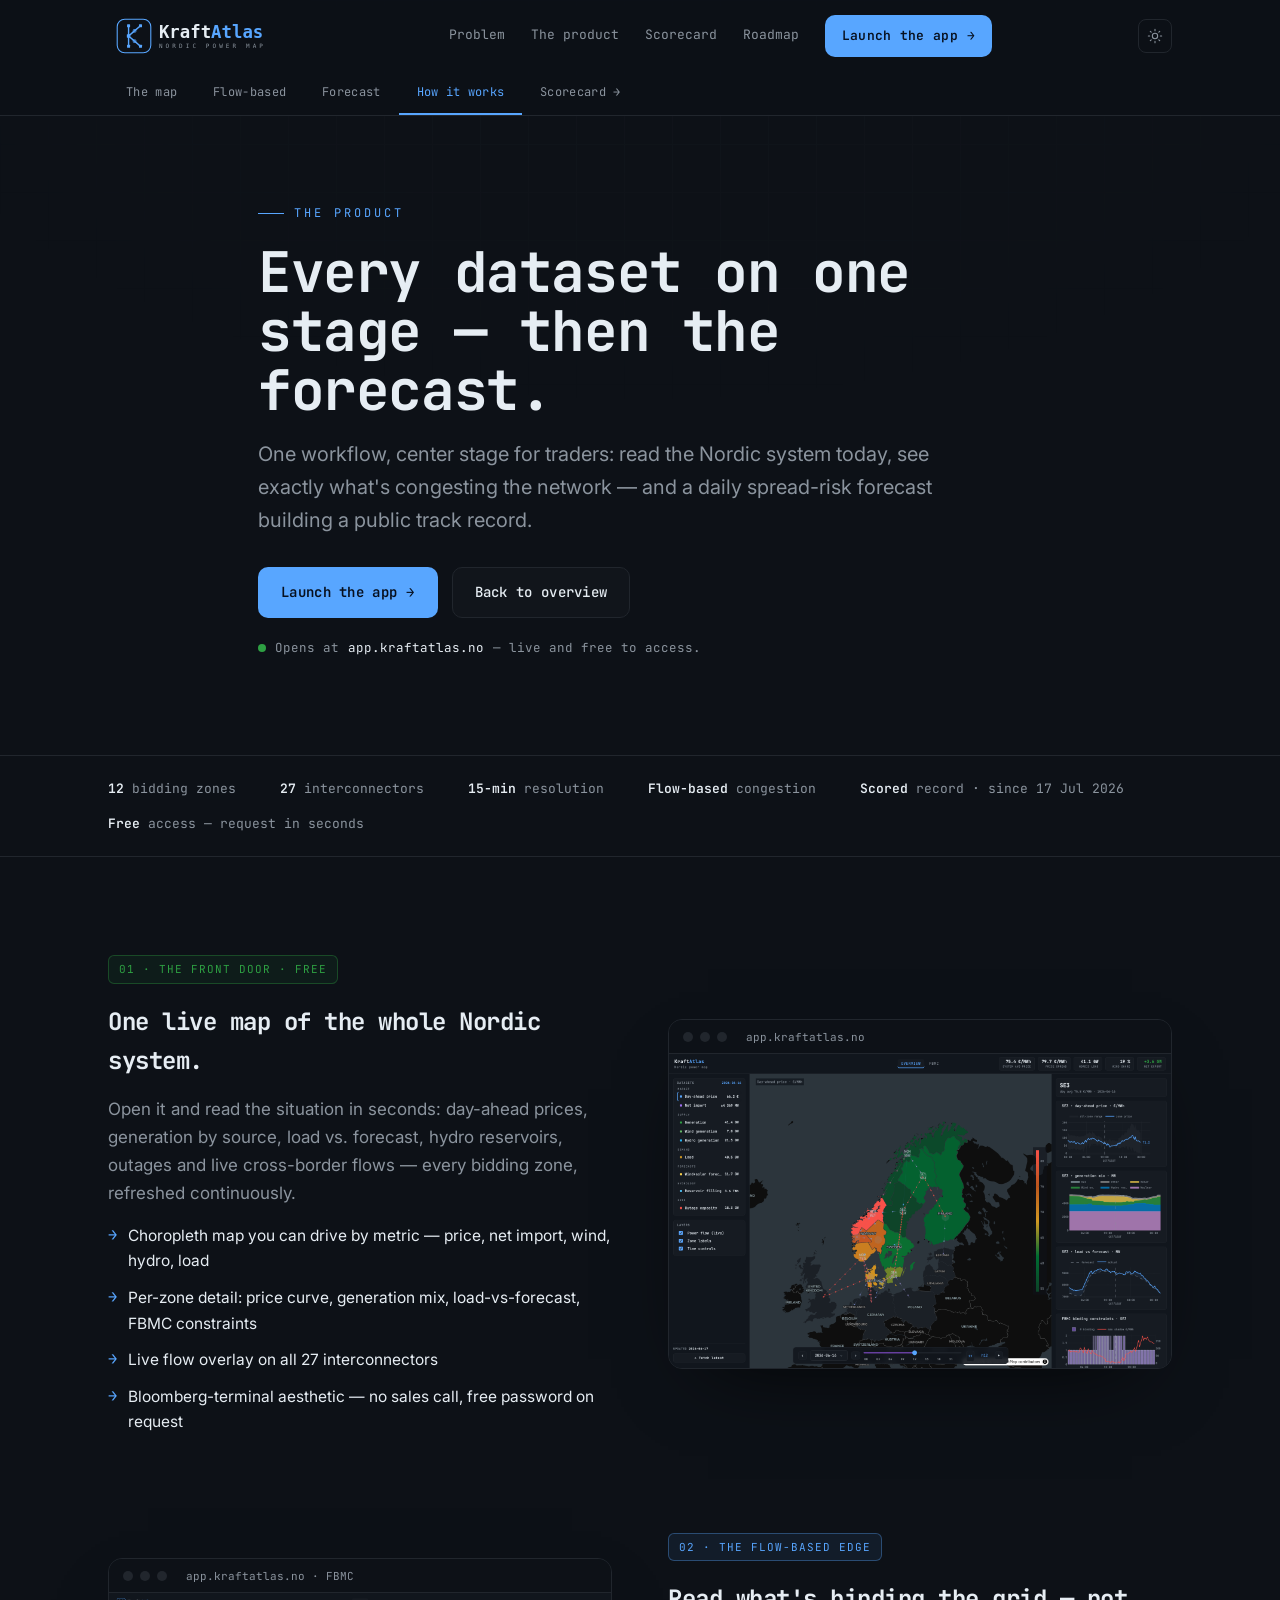
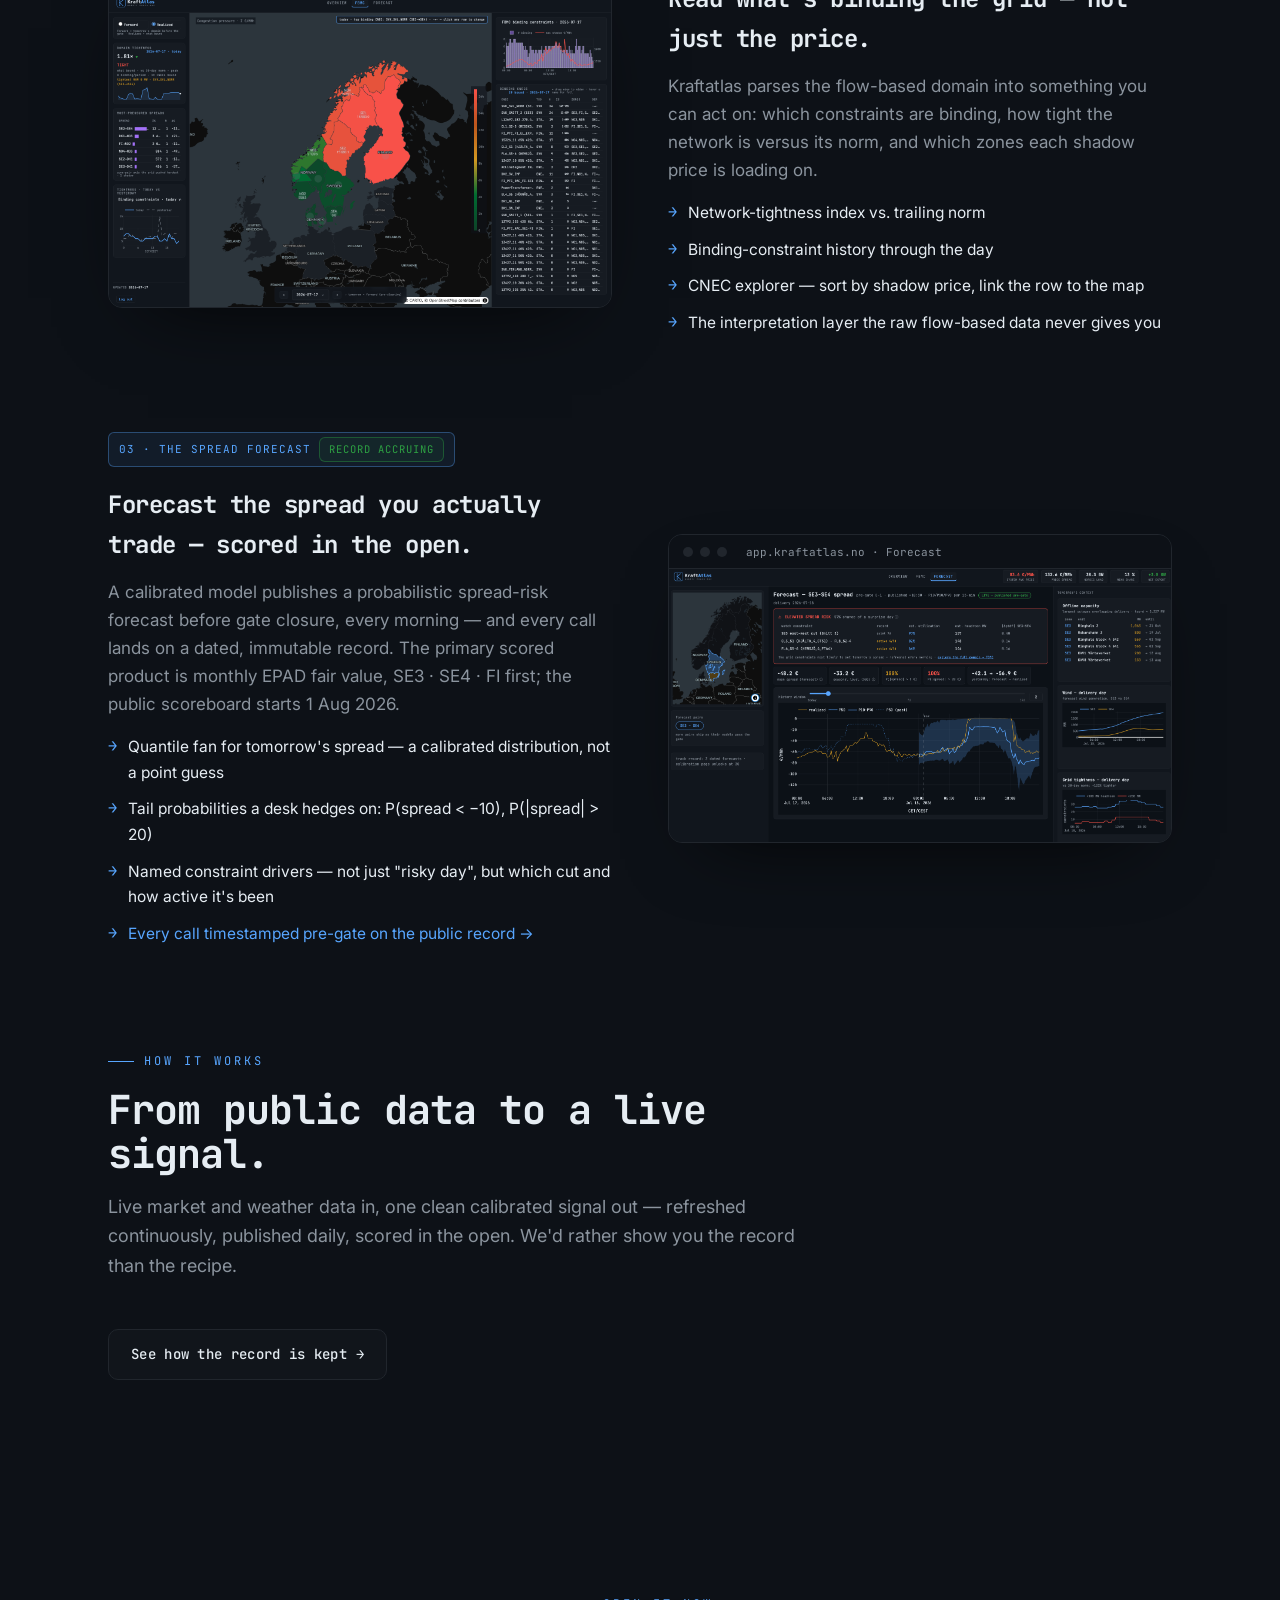
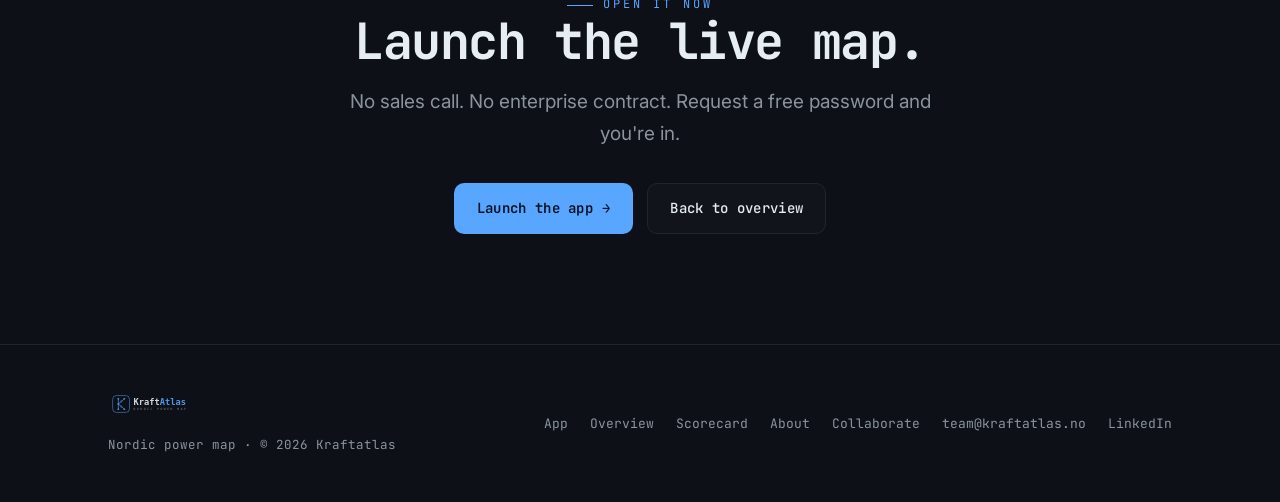
==== commit 0813828e: "Light theme: soft blue-gray palette with header sun/moon toggle - [data-theme=light] overrides the p" ====
--- a/product/index.html
+++ b/product/index.html
@@ -20,6 +20,8 @@
   <link rel="preconnect" href="https://fonts.googleapis.com" />
   <link rel="preconnect" href="https://fonts.gstatic.com" crossorigin />
   <link href="https://fonts.googleapis.com/css2?family=Inter:wght@400;500;600;700&family=JetBrains+Mono:wght@400;500;600;700&display=swap" rel="stylesheet" />
+  <script>/* pre-paint theme apply — avoids a dark flash for light-theme users */
+  try{if(localStorage.getItem("ka-theme")==="light")document.documentElement.setAttribute("data-theme","light")}catch(e){}</script>
   <link rel="stylesheet" href="/assets/css/style.css" />
 </head>
 <body>
@@ -33,6 +35,10 @@
         <a class="link" href="/#roadmap">Roadmap</a>
         <a class="btn btn-primary nav-cta" data-app href="https://app.kraftatlas.no">Launch the app <span class="arrow">→</span></a>
       </nav>
+      <button class="theme-toggle" aria-label="Switch color theme" title="Switch color theme">
+        <svg class="ico-sun" viewBox="0 0 24 24"><circle cx="12" cy="12" r="4"/><path d="M12 2v2M12 20v2M4.9 4.9l1.4 1.4M17.7 17.7l1.4 1.4M2 12h2M20 12h2M4.9 19.1l1.4-1.4M17.7 6.3l1.4-1.4"/></svg>
+        <svg class="ico-moon" viewBox="0 0 24 24"><path d="M21 12.8A9 9 0 1 1 11.2 3a7 7 0 0 0 9.8 9.8Z"/></svg>
+      </button>
       <button class="nav-hamburger" aria-label="Open menu" aria-expanded="false">
         <svg width="16" height="16" viewBox="0 0 16 16" fill="none"><path d="M2 3.5h12M2 8h12M2 12.5h12" stroke="currentColor" stroke-width="1.5" stroke-linecap="round"/></svg>
         Menu
--- a/assets/css/style.css
+++ b/assets/css/style.css
@@ -19,6 +19,34 @@
 
   --maxw: 1120px;
   --r: 14px;
+
+  /* theme-dependent surfaces that can't be derived from the core palette */
+  --header-bg:       rgba(13,17,23,.96);
+  --header-bg-solid: rgba(13,17,23,.97);
+  --subnav-bg:       rgba(13,17,23,.88);
+  --shot-shadow:     rgba(0,0,0,.9);
+  --ink-on-accent:   #07101f;
+}
+
+/* ── Light theme — "somewhat bright": soft blue-gray, not stark white ── */
+html[data-theme="light"] {
+  --bg:        #e8ecf1;
+  --bg-soft:   #dfe4eb;
+  --card:      #f2f4f8;
+  --border:    #c6cfda;
+  --text:      #1a2330;
+  --dim:       #5c6773;
+  --accent:    #0d63c9;
+  --green:     #1a7f37;
+  --red:       #c2363c;
+  --yellow:    #8a6205;
+  --purple:    #6e40c9;
+
+  --header-bg:       rgba(232,236,241,.95);
+  --header-bg-solid: rgba(232,236,241,.98);
+  --subnav-bg:       rgba(232,236,241,.9);
+  --shot-shadow:     rgba(23,37,54,.3);
+  --ink-on-accent:   #ffffff;
 }
 
 * { box-sizing: border-box; margin: 0; padding: 0; }
@@ -100,7 +128,7 @@
 .btn:hover .arrow { transform: translateX(3px); }
 .btn-primary {
   background: var(--accent);
-  color: #07101f;
+  color: var(--ink-on-accent);
   font-weight: 600;
   box-shadow: 0 0 0 0 rgba(88,166,255,.45);
 }
@@ -119,7 +147,7 @@
   z-index: 50;
   -webkit-backdrop-filter: blur(8px);
   backdrop-filter: blur(8px);
-  background: rgba(13,17,23,.96);
+  background: var(--header-bg);
   border-bottom: 1px solid transparent;
   transition: border-color .3s ease;
 }
@@ -148,6 +176,24 @@
 }
 .nav-cta { padding: 9px 16px; font-size: 13px; }
 
+/* ── Theme toggle ─────────────────────────────────────────── */
+.theme-toggle {
+  background: none;
+  border: 1px solid var(--border);
+  border-radius: 8px;
+  width: 34px; height: 34px;
+  display: grid; place-items: center;
+  cursor: pointer;
+  color: var(--dim);
+  flex-shrink: 0;
+  transition: border-color .2s, color .2s;
+}
+.theme-toggle:hover { border-color: var(--accent); color: var(--text); }
+.theme-toggle svg { width: 16px; height: 16px; stroke: currentColor; fill: none; stroke-width: 1.6; stroke-linecap: round; stroke-linejoin: round; }
+/* show the icon of the theme you'd switch TO */
+html[data-theme="light"] .theme-toggle .ico-sun { display: none; }
+html:not([data-theme="light"]) .theme-toggle .ico-moon { display: none; }
+
 /* ── Mobile hamburger ─────────────────────────────────────── */
 .nav-hamburger {
   display: none;
@@ -174,7 +220,7 @@
     flex-direction: column;
     align-items: flex-start;
     gap: 0;
-    background: rgba(13,17,23,.97);
+    background: var(--header-bg-solid);
     backdrop-filter: blur(12px);
     border-bottom: 1px solid var(--border);
     padding: 12px 28px 18px;
@@ -196,7 +242,7 @@
   position: sticky;
   top: 72px;
   z-index: 40;
-  background: rgba(13,17,23,.88);
+  background: var(--subnav-bg);
   backdrop-filter: blur(8px);
   border-bottom: 1px solid var(--border);
 }
@@ -370,7 +416,7 @@
   border-radius: var(--r);
   overflow: hidden;
   background: var(--bg-soft);
-  box-shadow: 0 30px 80px -40px rgba(0,0,0,.9);
+  box-shadow: 0 30px 80px -40px var(--shot-shadow);
   transition: transform .3s ease;
 }
 .shot:hover { transform: translateY(-4px); }
